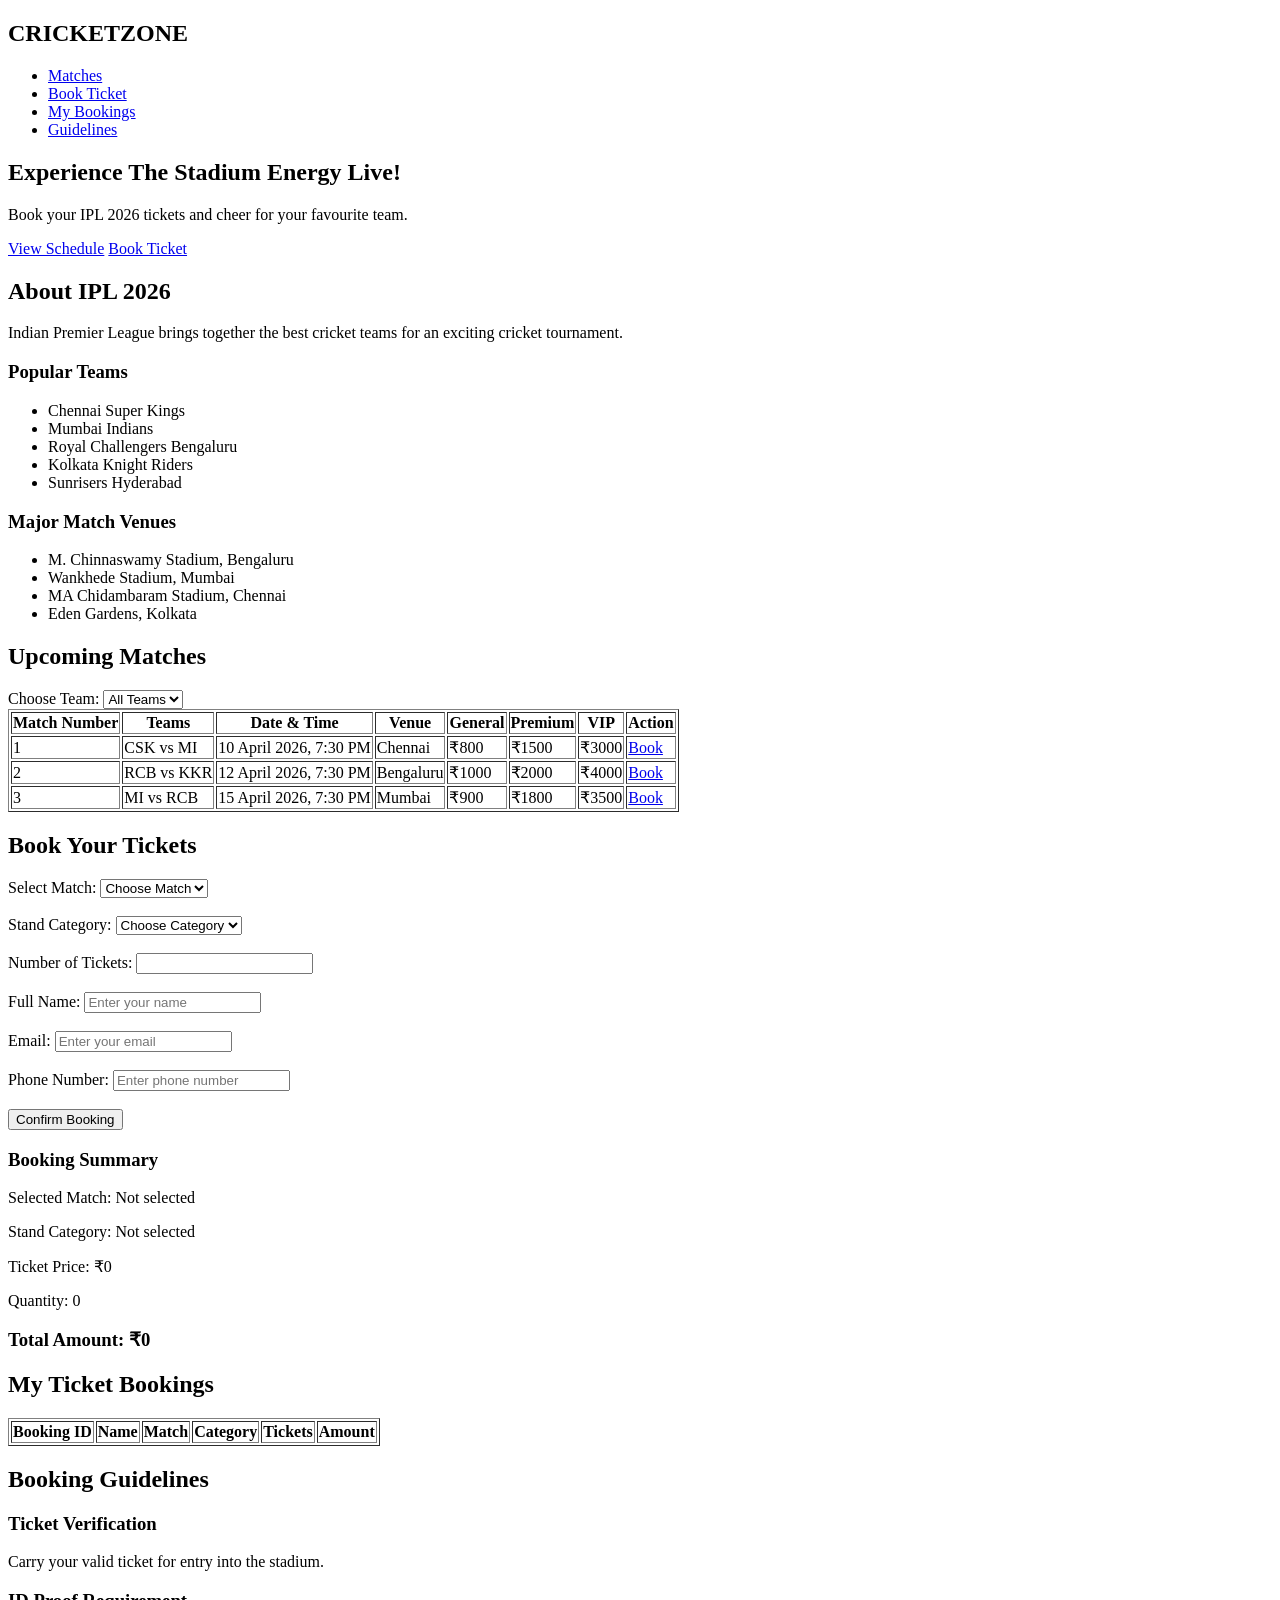
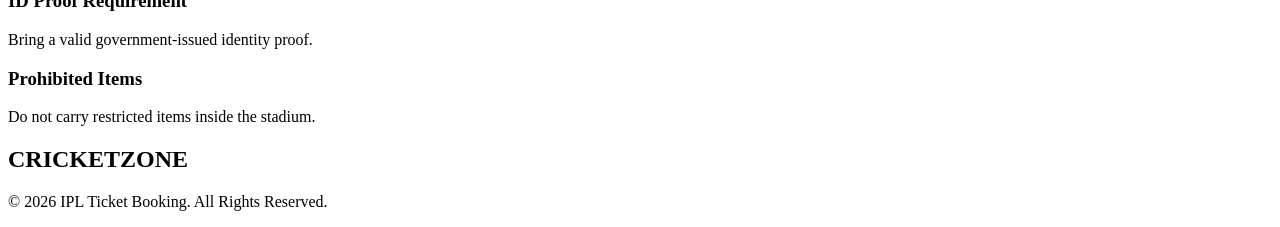
==== index.html @ 758038bf "Add IPL ticket booking HTML structure" ====
<!DOCTYPE html>
<html lang="en">
<head>
    <meta charset="UTF-8">
    <meta name="viewport" content="width=device-width, initial-scale=1.0">
    <title>IPL 2026 - CricketZone</title>
</head>

<body>

    <!-- Navigation Bar -->
    <header>
        <nav>
            <h2>CRICKETZONE</h2>

            <ul>
                <li><a href="#matches">Matches</a></li>
                <li><a href="#booking">Book Ticket</a></li>
                <li><a href="#mybookings">My Bookings</a></li>
                <li><a href="#guidelines">Guidelines</a></li>
            </ul>
        </nav>
    </header>

    <!-- Hero Section -->
    <section id="home">
        <h1>Experience The Stadium Energy Live!</h1>
        <p>Book your IPL 2026 tickets and cheer for your favourite team.</p>

        <a href="#matches">View Schedule</a>
        <a href="#booking">Book Ticket</a>
    </section>

    <!-- About IPL Section -->
    <section id="about">
        <h2>About IPL 2026</h2>

        <p>
            Indian Premier League brings together the best cricket teams
            for an exciting cricket tournament.
        </p>

        <h3>Popular Teams</h3>
        <ul>
            <li>Chennai Super Kings</li>
            <li>Mumbai Indians</li>
            <li>Royal Challengers Bengaluru</li>
            <li>Kolkata Knight Riders</li>
            <li>Sunrisers Hyderabad</li>
        </ul>

        <h3>Major Match Venues</h3>
        <ul>
            <li>M. Chinnaswamy Stadium, Bengaluru</li>
            <li>Wankhede Stadium, Mumbai</li>
            <li>MA Chidambaram Stadium, Chennai</li>
            <li>Eden Gardens, Kolkata</li>
        </ul>
    </section>

    <!-- Match Schedule -->
    <section id="matches">
        <h2>Upcoming Matches</h2>

        <label for="teamFilter">Choose Team:</label>
        <select id="teamFilter">
            <option>All Teams</option>
            <option>CSK</option>
            <option>MI</option>
            <option>RCB</option>
            <option>KKR</option>
            <option>SRH</option>
        </select>

        <table border="1">
            <tr>
                <th>Match Number</th>
                <th>Teams</th>
                <th>Date & Time</th>
                <th>Venue</th>
                <th>General</th>
                <th>Premium</th>
                <th>VIP</th>
                <th>Action</th>
            </tr>

            <tr>
                <td>1</td>
                <td>CSK vs MI</td>
                <td>10 April 2026, 7:30 PM</td>
                <td>Chennai</td>
                <td>₹800</td>
                <td>₹1500</td>
                <td>₹3000</td>
                <td><a href="#booking">Book</a></td>
            </tr>

            <tr>
                <td>2</td>
                <td>RCB vs KKR</td>
                <td>12 April 2026, 7:30 PM</td>
                <td>Bengaluru</td>
                <td>₹1000</td>
                <td>₹2000</td>
                <td>₹4000</td>
                <td><a href="#booking">Book</a></td>
            </tr>

            <tr>
                <td>3</td>
                <td>MI vs RCB</td>
                <td>15 April 2026, 7:30 PM</td>
                <td>Mumbai</td>
                <td>₹900</td>
                <td>₹1800</td>
                <td>₹3500</td>
                <td><a href="#booking">Book</a></td>
            </tr>
        </table>
    </section>

    <!-- Ticket Booking Form -->
    <section id="booking">
        <h2>Book Your Tickets</h2>

        <form>
            <label>Select Match:</label>
            <select required>
                <option>Choose Match</option>
                <option>CSK vs MI</option>
                <option>RCB vs KKR</option>
                <option>MI vs RCB</option>
            </select>

            <br><br>

            <label>Stand Category:</label>
            <select required>
                <option>Choose Category</option>
                <option>General</option>
                <option>Premium</option>
                <option>VIP</option>
            </select>

            <br><br>

            <label>Number of Tickets:</label>
            <input type="number" min="1" required>

            <br><br>

            <label>Full Name:</label>
            <input type="text" placeholder="Enter your name" required>

            <br><br>

            <label>Email:</label>
            <input type="email" placeholder="Enter your email" required>

            <br><br>

            <label>Phone Number:</label>
            <input type="tel" placeholder="Enter phone number" required>

            <br><br>

            <button type="submit">Confirm Booking</button>
        </form>

        <!-- Booking Summary -->
        <div>
            <h3>Booking Summary</h3>
            <p>Selected Match: Not selected</p>
            <p>Stand Category: Not selected</p>
            <p>Ticket Price: ₹0</p>
            <p>Quantity: 0</p>
            <h3>Total Amount: ₹0</h3>
        </div>
    </section>

    <!-- My Bookings -->
    <section id="mybookings">
        <h2>My Ticket Bookings</h2>

        <table border="1">
            <tr>
                <th>Booking ID</th>
                <th>Name</th>
                <th>Match</th>
                <th>Category</th>
                <th>Tickets</th>
                <th>Amount</th>
            </tr>
        </table>
    </section>

    <!-- Guidelines -->
    <section id="guidelines">
        <h2>Booking Guidelines</h2>

        <div>
            <h3>Ticket Verification</h3>
            <p>Carry your valid ticket for entry into the stadium.</p>
        </div>

        <div>
            <h3>ID Proof Requirement</h3>
            <p>Bring a valid government-issued identity proof.</p>
        </div>

        <div>
            <h3>Prohibited Items</h3>
            <p>Do not carry restricted items inside the stadium.</p>
        </div>
    </section>

    <!-- Footer -->
    <footer>
        <h2>CRICKETZONE</h2>
        <p>© 2026 IPL Ticket Booking. All Rights Reserved.</p>
    </footer>

</body>
</html>
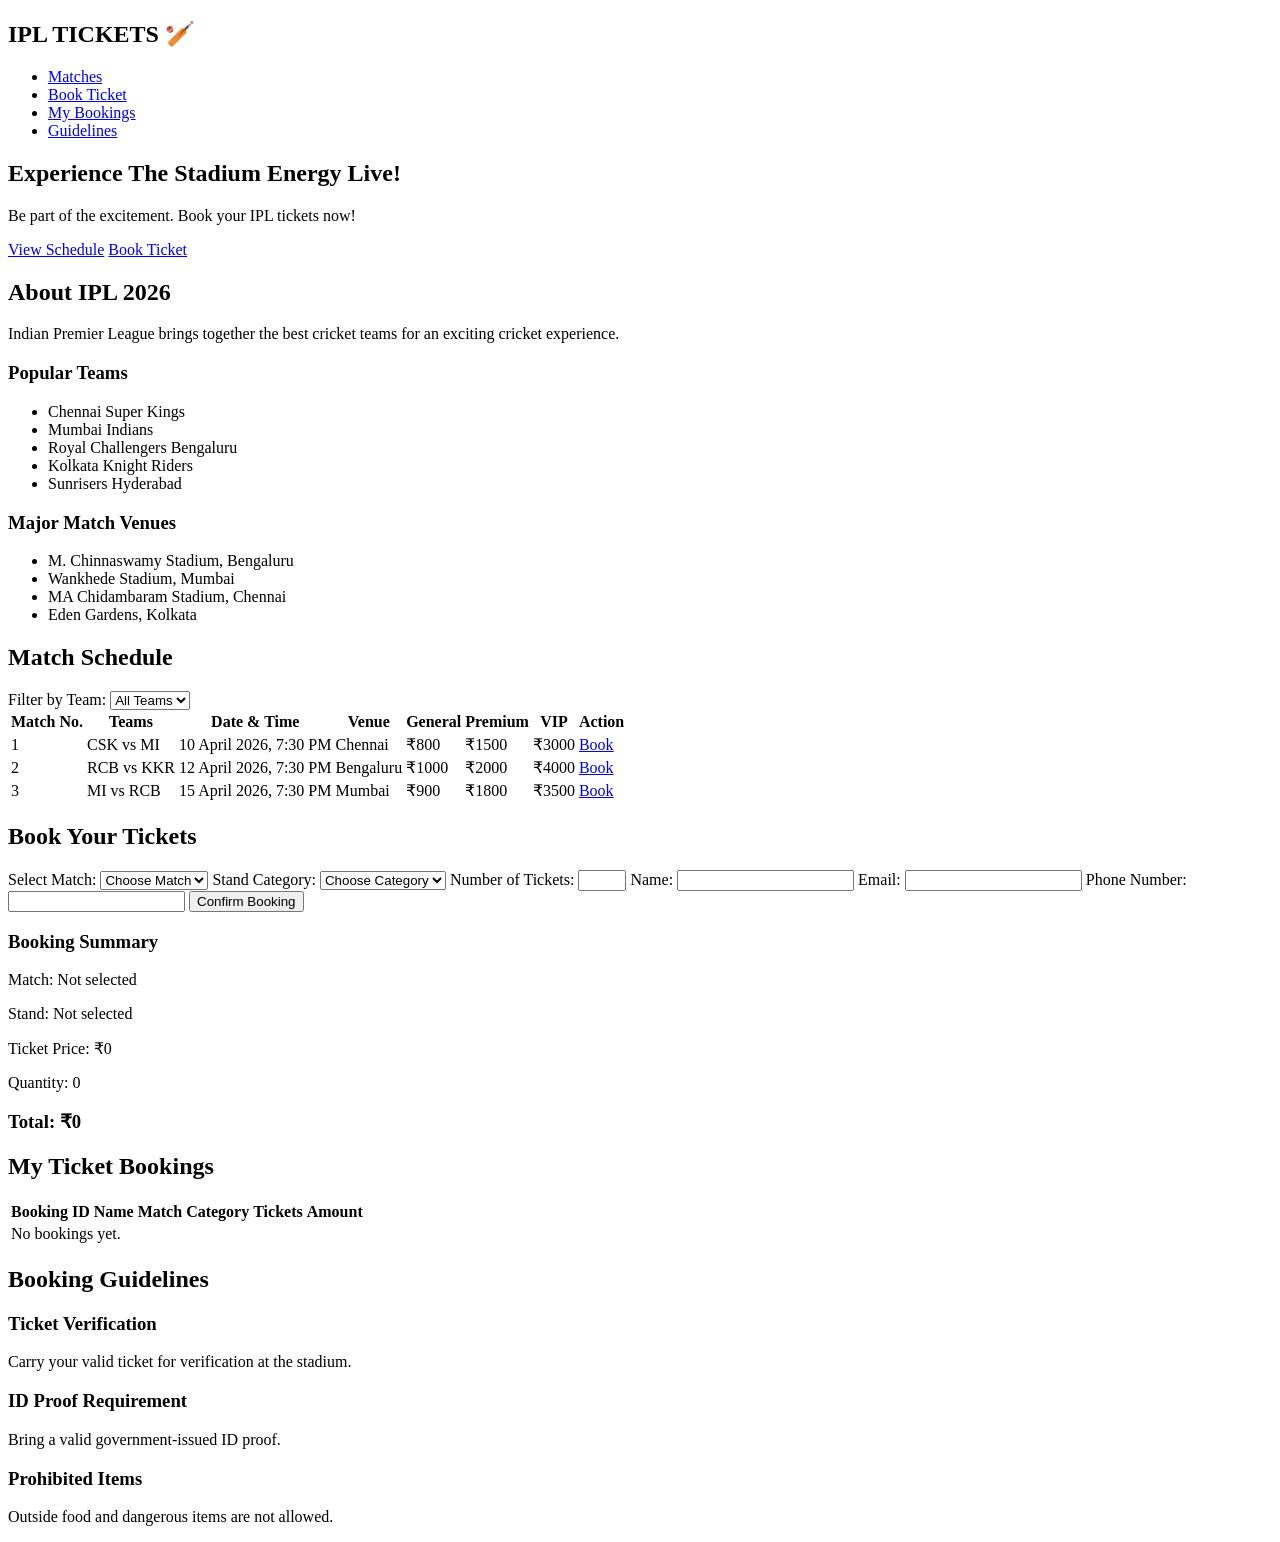
==== commit 9f87edcd: "Add IPL ticket booking HTML" ====
--- a/index.html
+++ b/index.html
@@ -4,186 +4,178 @@
 <head>
     <meta charset="UTF-8">
     <meta name="viewport" content="width=device-width, initial-scale=1.0">
-    <title>IPL 2026 - CricketZone</title>
+    <title>IPL 2026 Ticket Booking</title>
+    <link rel="stylesheet" href="style.css">
 </head>
-
 <body>
 
-    <!-- Navigation Bar -->
-    <header>
-        <nav>
-            <h2>CRICKETZONE</h2>
-
-            <ul>
-                <li><a href="#matches">Matches</a></li>
-                <li><a href="#booking">Book Ticket</a></li>
-                <li><a href="#mybookings">My Bookings</a></li>
-                <li><a href="#guidelines">Guidelines</a></li>
-            </ul>
-        </nav>
-    </header>
-
-    <!-- Hero Section -->
-    <section id="home">
-        <h1>Experience The Stadium Energy Live!</h1>
-        <p>Book your IPL 2026 tickets and cheer for your favourite team.</p>
-
-        <a href="#matches">View Schedule</a>
-        <a href="#booking">Book Ticket</a>
-    </section>
-
-    <!-- About IPL Section -->
-    <section id="about">
-        <h2>About IPL 2026</h2>
-
-        <p>
-            Indian Premier League brings together the best cricket teams
-            for an exciting cricket tournament.
-        </p>
-
-        <h3>Popular Teams</h3>
+<!-- Navigation Bar -->
+<header>
+    <nav>
+        <h2>IPL TICKETS 🏏</h2>
         <ul>
-            <li>Chennai Super Kings</li>
-            <li>Mumbai Indians</li>
-            <li>Royal Challengers Bengaluru</li>
-            <li>Kolkata Knight Riders</li>
-            <li>Sunrisers Hyderabad</li>
+            <li><a href="#matches">Matches</a></li>
+            <li><a href="#booking">Book Ticket</a></li>
+            <li><a href="#mybookings">My Bookings</a></li>
+            <li><a href="#guidelines">Guidelines</a></li>
         </ul>
-
-        <h3>Major Match Venues</h3>
-        <ul>
-            <li>M. Chinnaswamy Stadium, Bengaluru</li>
-            <li>Wankhede Stadium, Mumbai</li>
-            <li>MA Chidambaram Stadium, Chennai</li>
-            <li>Eden Gardens, Kolkata</li>
-        </ul>
-    </section>
-
-    <!-- Match Schedule -->
-    <section id="matches">
-        <h2>Upcoming Matches</h2>
-
-        <label for="teamFilter">Choose Team:</label>
-        <select id="teamFilter">
-            <option>All Teams</option>
-            <option>CSK</option>
-            <option>MI</option>
-            <option>RCB</option>
-            <option>KKR</option>
-            <option>SRH</option>
-        </select>
-
-        <table border="1">
-            <tr>
-                <th>Match Number</th>
-                <th>Teams</th>
-                <th>Date & Time</th>
-                <th>Venue</th>
-                <th>General</th>
-                <th>Premium</th>
-                <th>VIP</th>
-                <th>Action</th>
-            </tr>
-
-            <tr>
-                <td>1</td>
-                <td>CSK vs MI</td>
-                <td>10 April 2026, 7:30 PM</td>
-                <td>Chennai</td>
-                <td>₹800</td>
-                <td>₹1500</td>
-                <td>₹3000</td>
-                <td><a href="#booking">Book</a></td>
-            </tr>
-
-            <tr>
-                <td>2</td>
-                <td>RCB vs KKR</td>
-                <td>12 April 2026, 7:30 PM</td>
-                <td>Bengaluru</td>
-                <td>₹1000</td>
-                <td>₹2000</td>
-                <td>₹4000</td>
-                <td><a href="#booking">Book</a></td>
-            </tr>
-
-            <tr>
-                <td>3</td>
-                <td>MI vs RCB</td>
-                <td>15 April 2026, 7:30 PM</td>
-                <td>Mumbai</td>
-                <td>₹900</td>
-                <td>₹1800</td>
-                <td>₹3500</td>
-                <td><a href="#booking">Book</a></td>
-            </tr>
+    </nav>
+</header>
+
+<!-- Hero Section -->
+<section class="hero">
+    <h1>Experience The Stadium Energy Live!</h1>
+    <p>Be part of the excitement. Book your IPL tickets now!</p>
+    <a href="#matches" class="btn">View Schedule</a>
+    <a href="#booking" class="btn">Book Ticket</a>
+</section>
+
+<!-- About IPL -->
+<section class="section" id="about">
+    <h2>About IPL 2026</h2>
+    <p>Indian Premier League brings together the best cricket teams for an exciting cricket experience.</p>
+
+    <h3>Popular Teams</h3>
+    <ul>
+        <li>Chennai Super Kings</li>
+        <li>Mumbai Indians</li>
+        <li>Royal Challengers Bengaluru</li>
+        <li>Kolkata Knight Riders</li>
+        <li>Sunrisers Hyderabad</li>
+    </ul>
+
+    <h3>Major Match Venues</h3>
+    <ul>
+        <li>M. Chinnaswamy Stadium, Bengaluru</li>
+        <li>Wankhede Stadium, Mumbai</li>
+        <li>MA Chidambaram Stadium, Chennai</li>
+        <li>Eden Gardens, Kolkata</li>
+    </ul>
+</section>
+
+<!-- Match Schedule -->
+<section class="section" id="matches">
+    <h2>Match Schedule</h2>
+
+    <label>Filter by Team:</label>
+    <select id="teamFilter">
+        <option>All Teams</option>
+        <option>CSK</option>
+        <option>MI</option>
+        <option>RCB</option>
+        <option>KKR</option>
+    </select>
+
+    <div class="table-container">
+        <table>
+            <thead>
+                <tr>
+                    <th>Match No.</th>
+                    <th>Teams</th>
+                    <th>Date & Time</th>
+                    <th>Venue</th>
+                    <th>General</th>
+                    <th>Premium</th>
+                    <th>VIP</th>
+                    <th>Action</th>
+                </tr>
+            </thead>
+
+            <tbody>
+                <tr>
+                    <td>1</td>
+                    <td>CSK vs MI</td>
+                    <td>10 April 2026, 7:30 PM</td>
+                    <td>Chennai</td>
+                    <td>₹800</td>
+                    <td>₹1500</td>
+                    <td>₹3000</td>
+                    <td><a href="#booking" class="book-btn">Book</a></td>
+                </tr>
+
+                <tr>
+                    <td>2</td>
+                    <td>RCB vs KKR</td>
+                    <td>12 April 2026, 7:30 PM</td>
+                    <td>Bengaluru</td>
+                    <td>₹1000</td>
+                    <td>₹2000</td>
+                    <td>₹4000</td>
+                    <td><a href="#booking" class="book-btn">Book</a></td>
+                </tr>
+
+                <tr>
+                    <td>3</td>
+                    <td>MI vs RCB</td>
+                    <td>15 April 2026, 7:30 PM</td>
+                    <td>Mumbai</td>
+                    <td>₹900</td>
+                    <td>₹1800</td>
+                    <td>₹3500</td>
+                    <td><a href="#booking" class="book-btn">Book</a></td>
+                </tr>
+            </tbody>
         </table>
-    </section>
-
-    <!-- Ticket Booking Form -->
-    <section id="booking">
-        <h2>Book Your Tickets</h2>
+    </div>
+</section>
+
+<!-- Booking Form -->
+<section class="section" id="booking">
+    <h2>Book Your Tickets</h2>
+
+    <div class="booking-container">
 
         <form>
             <label>Select Match:</label>
             <select required>
-                <option>Choose Match</option>
+                <option value="">Choose Match</option>
                 <option>CSK vs MI</option>
                 <option>RCB vs KKR</option>
                 <option>MI vs RCB</option>
             </select>
 
-            <br><br>
-
             <label>Stand Category:</label>
             <select required>
-                <option>Choose Category</option>
-                <option>General</option>
-                <option>Premium</option>
-                <option>VIP</option>
+                <option value="">Choose Category</option>
+                <option>General - ₹800</option>
+                <option>Premium - ₹1500</option>
+                <option>VIP - ₹3000</option>
             </select>
 
-            <br><br>
-
             <label>Number of Tickets:</label>
-            <input type="number" min="1" required>
-
-            <br><br>
-
-            <label>Full Name:</label>
-            <input type="text" placeholder="Enter your name" required>
-
-            <br><br>
+            <input type="number" min="1" max="10" required>
+
+            <label>Name:</label>
+            <input type="text" required>
 
             <label>Email:</label>
-            <input type="email" placeholder="Enter your email" required>
-
-            <br><br>
+            <input type="email" required>
 
             <label>Phone Number:</label>
-            <input type="tel" placeholder="Enter phone number" required>
-
-            <br><br>
+            <input type="tel" required>
 
             <button type="submit">Confirm Booking</button>
         </form>
 
         <!-- Booking Summary -->
-        <div>
+        <div class="summary">
             <h3>Booking Summary</h3>
-            <p>Selected Match: Not selected</p>
-            <p>Stand Category: Not selected</p>
+            <p>Match: Not selected</p>
+            <p>Stand: Not selected</p>
             <p>Ticket Price: ₹0</p>
             <p>Quantity: 0</p>
-            <h3>Total Amount: ₹0</h3>
-        </div>
-    </section>
-
-    <!-- My Bookings -->
-    <section id="mybookings">
-        <h2>My Ticket Bookings</h2>
-
-        <table border="1">
+            <h3>Total: ₹0</h3>
+        </div>
+
+    </div>
+</section>
+
+<!-- My Bookings -->
+<section class="section" id="mybookings">
+    <h2>My Ticket Bookings</h2>
+
+    <table>
+        <thead>
             <tr>
                 <th>Booking ID</th>
                 <th>Name</th>
@@ -192,34 +184,38 @@
                 <th>Tickets</th>
                 <th>Amount</th>
             </tr>
-        </table>
-    </section>
-
-    <!-- Guidelines -->
-    <section id="guidelines">
-        <h2>Booking Guidelines</h2>
-
-        <div>
+        </thead>
+
+        <tbody>
+            <tr>
+                <td colspan="6">No bookings yet.</td>
+            </tr>
+        </tbody>
+    </table>
+</section>
+
+<!-- Guidelines -->
+<section class="section" id="guidelines">
+    <h2>Booking Guidelines</h2>
+
+    <div class="guideline-container">
+
+        <div class="card">
             <h3>Ticket Verification</h3>
-            <p>Carry your valid ticket for entry into the stadium.</p>
-        </div>
-
-        <div>
+            <p>Carry your valid ticket for verification at the stadium.</p>
+        </div>
+
+        <div class="card">
             <h3>ID Proof Requirement</h3>
-            <p>Bring a valid government-issued identity proof.</p>
-        </div>
-
-        <div>
+            <p>Bring a valid government-issued ID proof.</p>
+        </div>
+
+        <div class="card">
             <h3>Prohibited Items</h3>
-            <p>Do not carry restricted items inside the stadium.</p>
-        </div>
-    </section>
-
-    <!-- Footer -->
-    <footer>
-        <h2>CRICKETZONE</h2>
-        <p>© 2026 IPL Ticket Booking. All Rights Reserved.</p>
-    </footer>
-
-</body>
-</html>
+            <p>Outside food and dangerous items are not allowed.</p>
+        </div>
+
+    </div>
+</section>
+
+<!-- Footer
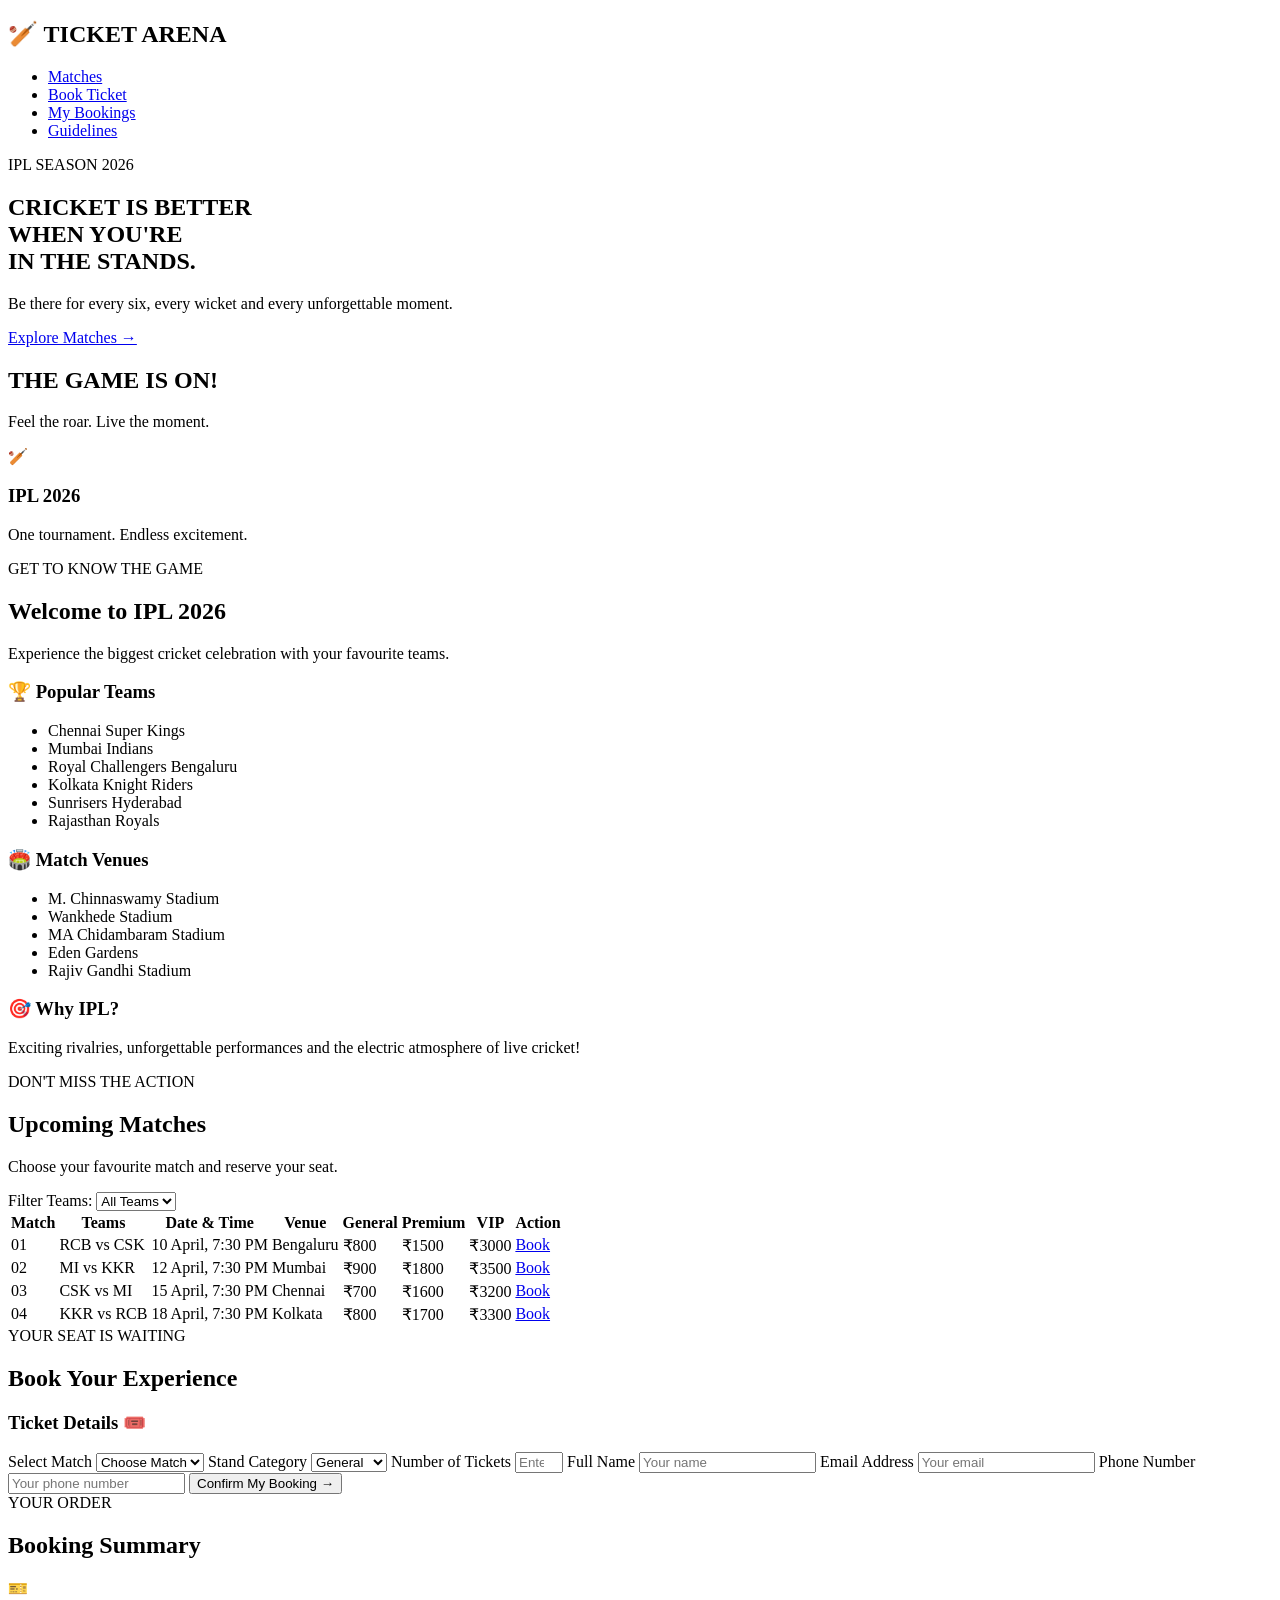
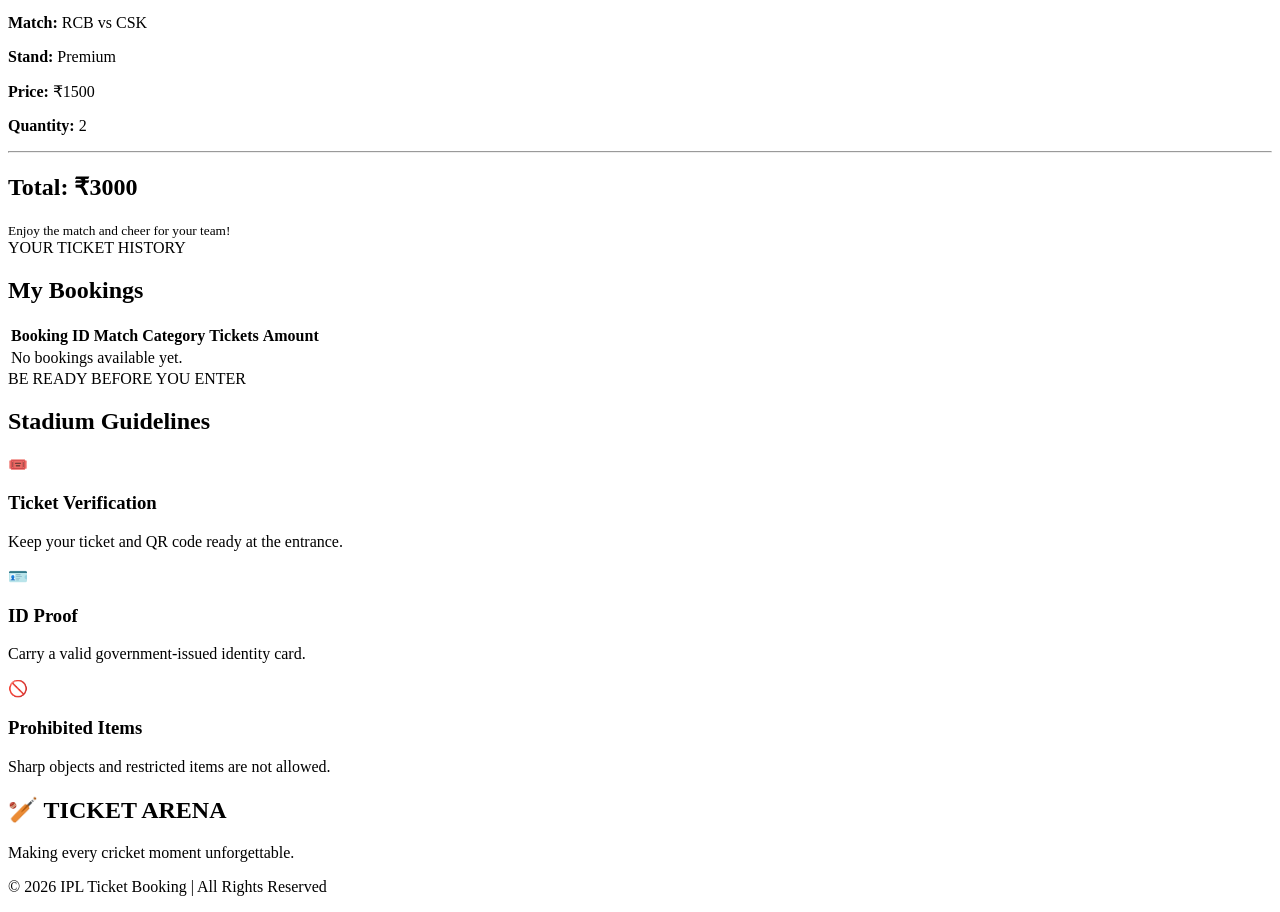
==== commit 83b13277: "Add IPL ticket booking index.html" ====
--- a/index.html
+++ b/index.html
@@ -4,15 +4,15 @@
 <head>
     <meta charset="UTF-8">
     <meta name="viewport" content="width=device-width, initial-scale=1.0">
-    <title>IPL 2026 Ticket Booking</title>
+    <title>IPL 2026 | Ticket Arena</title>
     <link rel="stylesheet" href="style.css">
 </head>
 <body>
 
-<!-- Navigation Bar -->
+<!-- Navigation -->
 <header>
     <nav>
-        <h2>IPL TICKETS 🏏</h2>
+        <h2>🏏 TICKET ARENA</h2>
         <ul>
             <li><a href="#matches">Matches</a></li>
             <li><a href="#booking">Book Ticket</a></li>
@@ -24,198 +24,258 @@
 
 <!-- Hero Section -->
 <section class="hero">
-    <h1>Experience The Stadium Energy Live!</h1>
-    <p>Be part of the excitement. Book your IPL tickets now!</p>
-    <a href="#matches" class="btn">View Schedule</a>
-    <a href="#booking" class="btn">Book Ticket</a>
-</section>
-
-<!-- About IPL -->
-<section class="section" id="about">
-    <h2>About IPL 2026</h2>
-    <p>Indian Premier League brings together the best cricket teams for an exciting cricket experience.</p>
-
-    <h3>Popular Teams</h3>
-    <ul>
-        <li>Chennai Super Kings</li>
-        <li>Mumbai Indians</li>
-        <li>Royal Challengers Bengaluru</li>
-        <li>Kolkata Knight Riders</li>
-        <li>Sunrisers Hyderabad</li>
-    </ul>
-
-    <h3>Major Match Venues</h3>
-    <ul>
-        <li>M. Chinnaswamy Stadium, Bengaluru</li>
-        <li>Wankhede Stadium, Mumbai</li>
-        <li>MA Chidambaram Stadium, Chennai</li>
-        <li>Eden Gardens, Kolkata</li>
-    </ul>
+    <div class="hero-text">
+        <span class="tag">IPL SEASON 2026</span>
+        <h1>CRICKET IS BETTER <br> WHEN YOU'RE <br> IN THE STANDS.</h1>
+        <p>Be there for every six, every wicket and every unforgettable moment.</p>
+        <a href="#matches" class="main-btn">Explore Matches →</a>
+    </div>
+
+    <div class="hero-card">
+        <h2>THE GAME IS ON!</h2>
+        <p>Feel the roar. Live the moment.</p>
+        <div class="cricket-icon">🏏</div>
+        <h3>IPL 2026</h3>
+        <p>One tournament. Endless excitement.</p>
+    </div>
+</section>
+
+<!-- About Section -->
+<section class="about">
+    <div class="section-heading">
+        <span>GET TO KNOW THE GAME</span>
+        <h2>Welcome to IPL 2026</h2>
+        <p>Experience the biggest cricket celebration with your favourite teams.</p>
+    </div>
+
+    <div class="info-grid">
+        <div class="info-card">
+            <h3>🏆 Popular Teams</h3>
+            <ul>
+                <li>Chennai Super Kings</li>
+                <li>Mumbai Indians</li>
+                <li>Royal Challengers Bengaluru</li>
+                <li>Kolkata Knight Riders</li>
+                <li>Sunrisers Hyderabad</li>
+                <li>Rajasthan Royals</li>
+            </ul>
+        </div>
+
+        <div class="info-card">
+            <h3>🏟️ Match Venues</h3>
+            <ul>
+                <li>M. Chinnaswamy Stadium</li>
+                <li>Wankhede Stadium</li>
+                <li>MA Chidambaram Stadium</li>
+                <li>Eden Gardens</li>
+                <li>Rajiv Gandhi Stadium</li>
+            </ul>
+        </div>
+
+        <div class="info-card highlight">
+            <h3>🎯 Why IPL?</h3>
+            <p>Exciting rivalries, unforgettable performances and the electric atmosphere of live cricket!</p>
+        </div>
+    </div>
 </section>
 
 <!-- Match Schedule -->
-<section class="section" id="matches">
-    <h2>Match Schedule</h2>
-
-    <label>Filter by Team:</label>
-    <select id="teamFilter">
-        <option>All Teams</option>
-        <option>CSK</option>
-        <option>MI</option>
-        <option>RCB</option>
-        <option>KKR</option>
-    </select>
-
-    <div class="table-container">
+<section id="matches" class="matches">
+    <div class="section-heading">
+        <span>DON'T MISS THE ACTION</span>
+        <h2>Upcoming Matches</h2>
+        <p>Choose your favourite match and reserve your seat.</p>
+    </div>
+
+    <div class="filter">
+        <label>Filter Teams:</label>
+        <select id="teamFilter">
+            <option>All Teams</option>
+            <option>CSK</option>
+            <option>MI</option>
+            <option>RCB</option>
+            <option>KKR</option>
+        </select>
+    </div>
+
+    <div class="table-box">
         <table>
-            <thead>
-                <tr>
-                    <th>Match No.</th>
-                    <th>Teams</th>
-                    <th>Date & Time</th>
-                    <th>Venue</th>
-                    <th>General</th>
-                    <th>Premium</th>
-                    <th>VIP</th>
-                    <th>Action</th>
-                </tr>
-            </thead>
-
-            <tbody>
-                <tr>
-                    <td>1</td>
-                    <td>CSK vs MI</td>
-                    <td>10 April 2026, 7:30 PM</td>
-                    <td>Chennai</td>
-                    <td>₹800</td>
-                    <td>₹1500</td>
-                    <td>₹3000</td>
-                    <td><a href="#booking" class="book-btn">Book</a></td>
-                </tr>
-
-                <tr>
-                    <td>2</td>
-                    <td>RCB vs KKR</td>
-                    <td>12 April 2026, 7:30 PM</td>
-                    <td>Bengaluru</td>
-                    <td>₹1000</td>
-                    <td>₹2000</td>
-                    <td>₹4000</td>
-                    <td><a href="#booking" class="book-btn">Book</a></td>
-                </tr>
-
-                <tr>
-                    <td>3</td>
-                    <td>MI vs RCB</td>
-                    <td>15 April 2026, 7:30 PM</td>
-                    <td>Mumbai</td>
-                    <td>₹900</td>
-                    <td>₹1800</td>
-                    <td>₹3500</td>
-                    <td><a href="#booking" class="book-btn">Book</a></td>
-                </tr>
-            </tbody>
+            <tr>
+                <th>Match</th>
+                <th>Teams</th>
+                <th>Date & Time</th>
+                <th>Venue</th>
+                <th>General</th>
+                <th>Premium</th>
+                <th>VIP</th>
+                <th>Action</th>
+            </tr>
+
+            <tr>
+                <td>01</td>
+                <td>RCB vs CSK</td>
+                <td>10 April, 7:30 PM</td>
+                <td>Bengaluru</td>
+                <td>₹800</td>
+                <td>₹1500</td>
+                <td>₹3000</td>
+                <td><a href="#booking" class="book-btn">Book</a></td>
+            </tr>
+
+            <tr>
+                <td>02</td>
+                <td>MI vs KKR</td>
+                <td>12 April, 7:30 PM</td>
+                <td>Mumbai</td>
+                <td>₹900</td>
+                <td>₹1800</td>
+                <td>₹3500</td>
+                <td><a href="#booking" class="book-btn">Book</a></td>
+            </tr>
+
+            <tr>
+                <td>03</td>
+                <td>CSK vs MI</td>
+                <td>15 April, 7:30 PM</td>
+                <td>Chennai</td>
+                <td>₹700</td>
+                <td>₹1600</td>
+                <td>₹3200</td>
+                <td><a href="#booking" class="book-btn">Book</a></td>
+            </tr>
+
+            <tr>
+                <td>04</td>
+                <td>KKR vs RCB</td>
+                <td>18 April, 7:30 PM</td>
+                <td>Kolkata</td>
+                <td>₹800</td>
+                <td>₹1700</td>
+                <td>₹3300</td>
+                <td><a href="#booking" class="book-btn">Book</a></td>
+            </tr>
         </table>
     </div>
 </section>
 
-<!-- Booking Form -->
-<section class="section" id="booking">
-    <h2>Book Your Tickets</h2>
-
-    <div class="booking-container">
-
-        <form>
-            <label>Select Match:</label>
-            <select required>
-                <option value="">Choose Match</option>
-                <option>CSK vs MI</option>
-                <option>RCB vs KKR</option>
-                <option>MI vs RCB</option>
-            </select>
-
-            <label>Stand Category:</label>
-            <select required>
-                <option value="">Choose Category</option>
-                <option>General - ₹800</option>
-                <option>Premium - ₹1500</option>
-                <option>VIP - ₹3000</option>
-            </select>
-
-            <label>Number of Tickets:</label>
-            <input type="number" min="1" max="10" required>
-
-            <label>Name:</label>
-            <input type="text" required>
-
-            <label>Email:</label>
-            <input type="email" required>
-
-            <label>Phone Number:</label>
-            <input type="tel" required>
-
-            <button type="submit">Confirm Booking</button>
-        </form>
-
-        <!-- Booking Summary -->
-        <div class="summary">
-            <h3>Booking Summary</h3>
-            <p>Match: Not selected</p>
-            <p>Stand: Not selected</p>
-            <p>Ticket Price: ₹0</p>
-            <p>Quantity: 0</p>
-            <h3>Total: ₹0</h3>
+<!-- Booking Section -->
+<section id="booking" class="booking">
+    <div class="section-heading">
+        <span>YOUR SEAT IS WAITING</span>
+        <h2>Book Your Experience</h2>
+    </div>
+
+    <div class="booking-layout">
+
+        <div class="form-box">
+            <h3>Ticket Details 🎟️</h3>
+
+            <form>
+                <label>Select Match</label>
+                <select required>
+                    <option value="">Choose Match</option>
+                    <option>RCB vs CSK</option>
+                    <option>MI vs KKR</option>
+                    <option>CSK vs MI</option>
+                    <option>KKR vs RCB</option>
+                </select>
+
+                <label>Stand Category</label>
+                <select required>
+                    <option>General</option>
+                    <option>Premium</option>
+                    <option>VIP</option>
+                </select>
+
+                <label>Number of Tickets</label>
+                <input type="number" min="1" max="10" placeholder="Enter quantity" required>
+
+                <label>Full Name</label>
+                <input type="text" placeholder="Your name" required>
+
+                <label>Email Address</label>
+                <input type="email" placeholder="Your email" required>
+
+                <label>Phone Number</label>
+                <input type="tel" placeholder="Your phone number" required>
+
+                <button type="submit">Confirm My Booking →</button>
+            </form>
+        </div>
+
+        <div class="summary-box">
+            <span>YOUR ORDER</span>
+            <h2>Booking Summary</h2>
+            <div class="summary-icon">🎫</div>
+            <p><b>Match:</b> RCB vs CSK</p>
+            <p><b>Stand:</b> Premium</p>
+            <p><b>Price:</b> ₹1500</p>
+            <p><b>Quantity:</b> 2</p>
+            <hr>
+            <h2>Total: ₹3000</h2>
+            <small>Enjoy the match and cheer for your team!</small>
         </div>
 
     </div>
 </section>
 
 <!-- My Bookings -->
-<section class="section" id="mybookings">
-    <h2>My Ticket Bookings</h2>
-
-    <table>
-        <thead>
+<section id="mybookings" class="mybookings">
+    <div class="section-heading">
+        <span>YOUR TICKET HISTORY</span>
+        <h2>My Bookings</h2>
+    </div>
+
+    <div class="table-box">
+        <table>
             <tr>
                 <th>Booking ID</th>
-                <th>Name</th>
                 <th>Match</th>
                 <th>Category</th>
                 <th>Tickets</th>
                 <th>Amount</th>
             </tr>
-        </thead>
-
-        <tbody>
-            <tr>
-                <td colspan="6">No bookings yet.</td>
-            </tr>
-        </tbody>
-    </table>
+            <tr>
+                <td colspan="5">No bookings available yet.</td>
+            </tr>
+        </table>
+    </div>
 </section>
 
 <!-- Guidelines -->
-<section class="section" id="guidelines">
-    <h2>Booking Guidelines</h2>
-
-    <div class="guideline-container">
-
-        <div class="card">
+<section id="guidelines" class="guidelines">
+    <div class="section-heading">
+        <span>BE READY BEFORE YOU ENTER</span>
+        <h2>Stadium Guidelines</h2>
+    </div>
+
+    <div class="guideline-grid">
+        <div class="guide-card">
+            <div class="guide-icon">🎟️</div>
             <h3>Ticket Verification</h3>
-            <p>Carry your valid ticket for verification at the stadium.</p>
-        </div>
-
-        <div class="card">
-            <h3>ID Proof Requirement</h3>
-            <p>Bring a valid government-issued ID proof.</p>
-        </div>
-
-        <div class="card">
+            <p>Keep your ticket and QR code ready at the entrance.</p>
+        </div>
+
+        <div class="guide-card">
+            <div class="guide-icon">🪪</div>
+            <h3>ID Proof</h3>
+            <p>Carry a valid government-issued identity card.</p>
+        </div>
+
+        <div class="guide-card">
+            <div class="guide-icon">🚫</div>
             <h3>Prohibited Items</h3>
-            <p>Outside food and dangerous items are not allowed.</p>
-        </div>
-
-    </div>
-</section>
-
-<!-- Footer+            <p>Sharp objects and restricted items are not allowed.</p>
+        </div>
+    </div>
+</section>
+
+<!-- Footer -->
+<footer>
+    <h2>🏏 TICKET ARENA</h2>
+    <p>Making every cricket moment unforgettable.</p>
+    <p>© 2026 IPL Ticket Booking | All Rights Reserved</p>
+</footer>
+
+</body>
+</html>
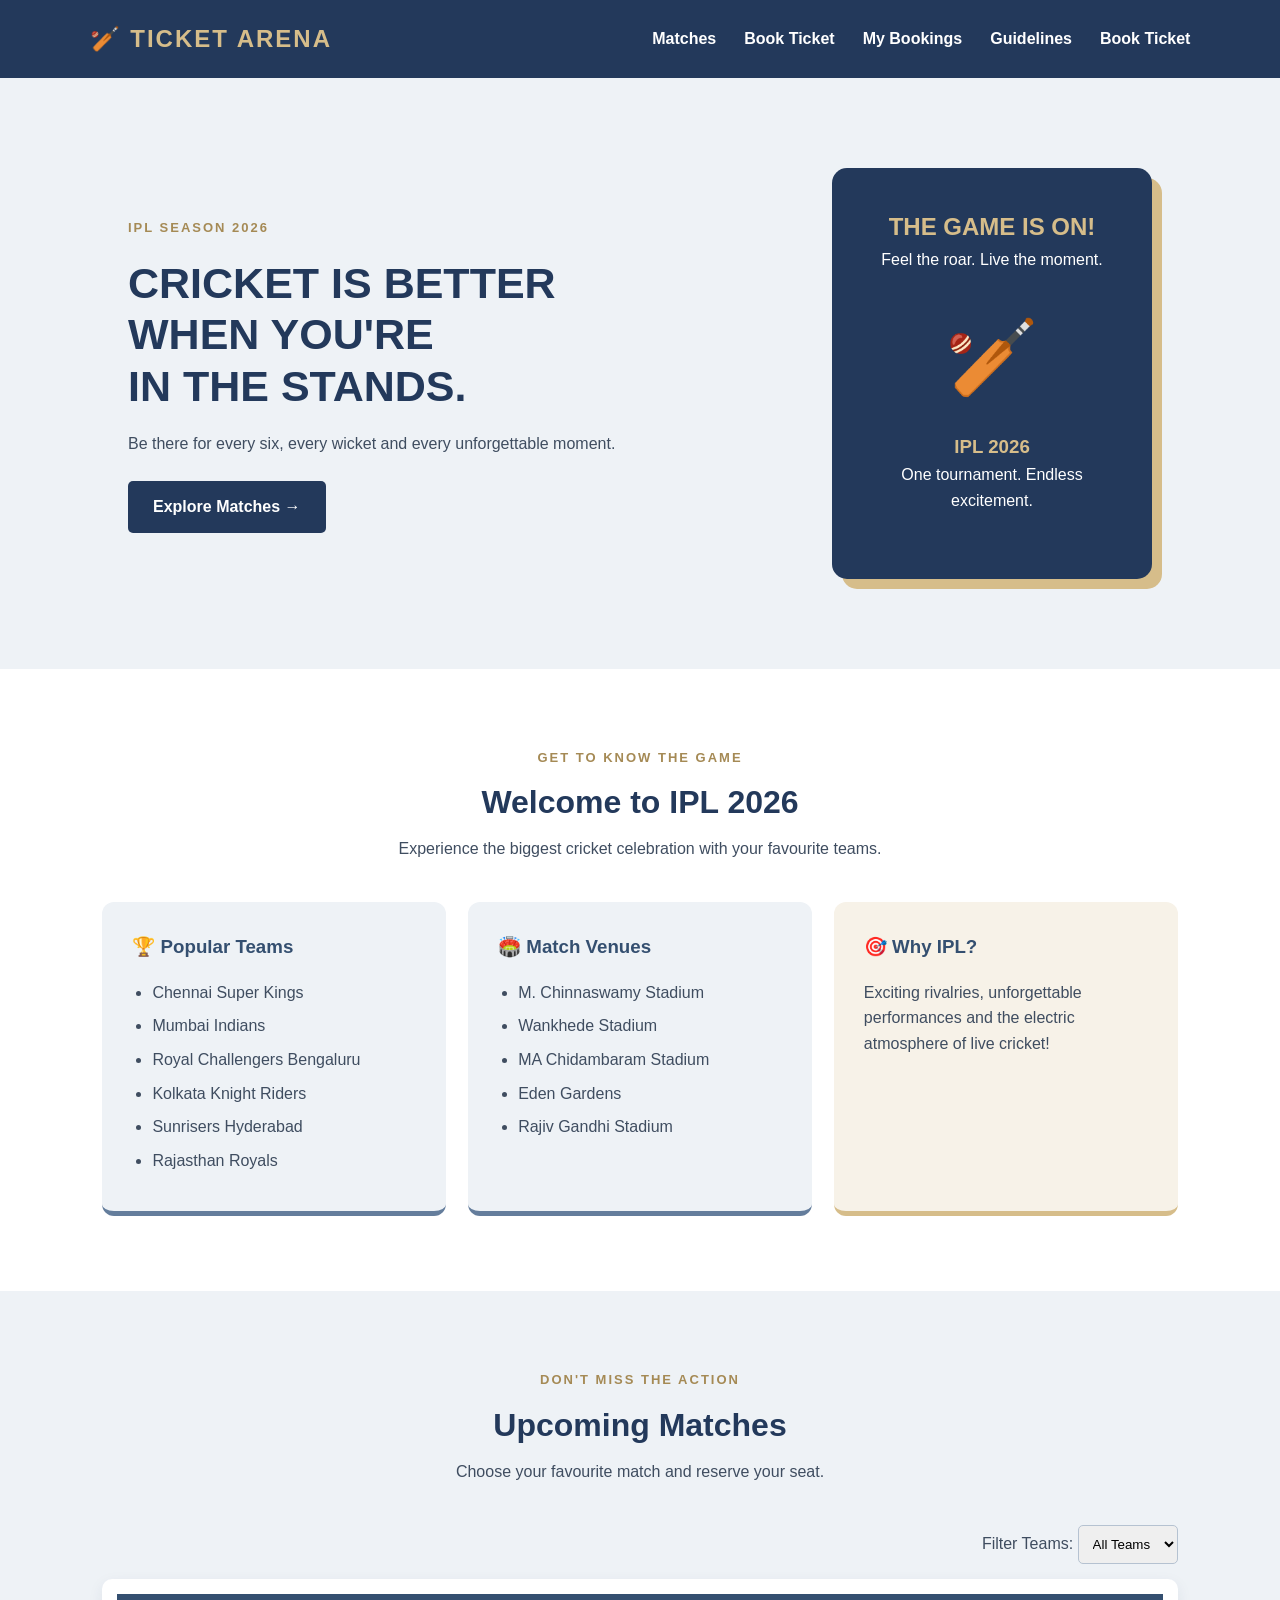
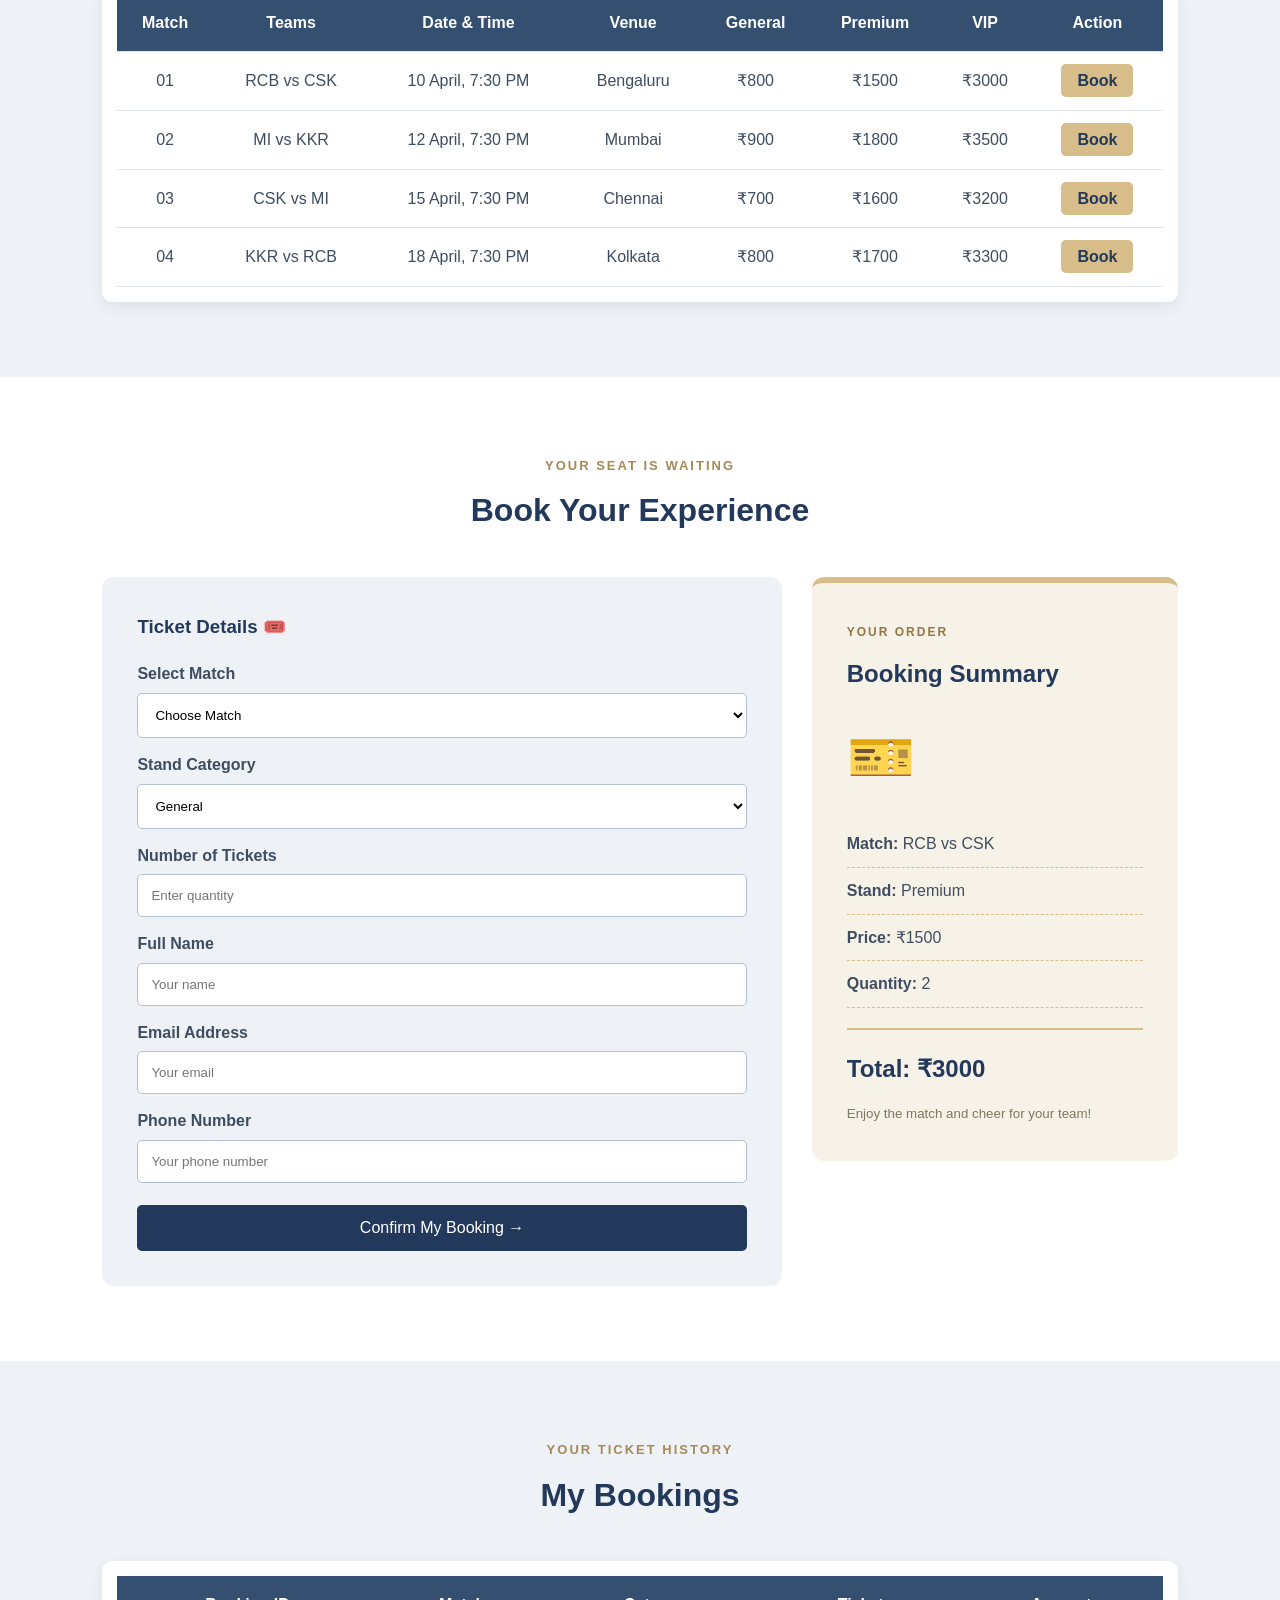
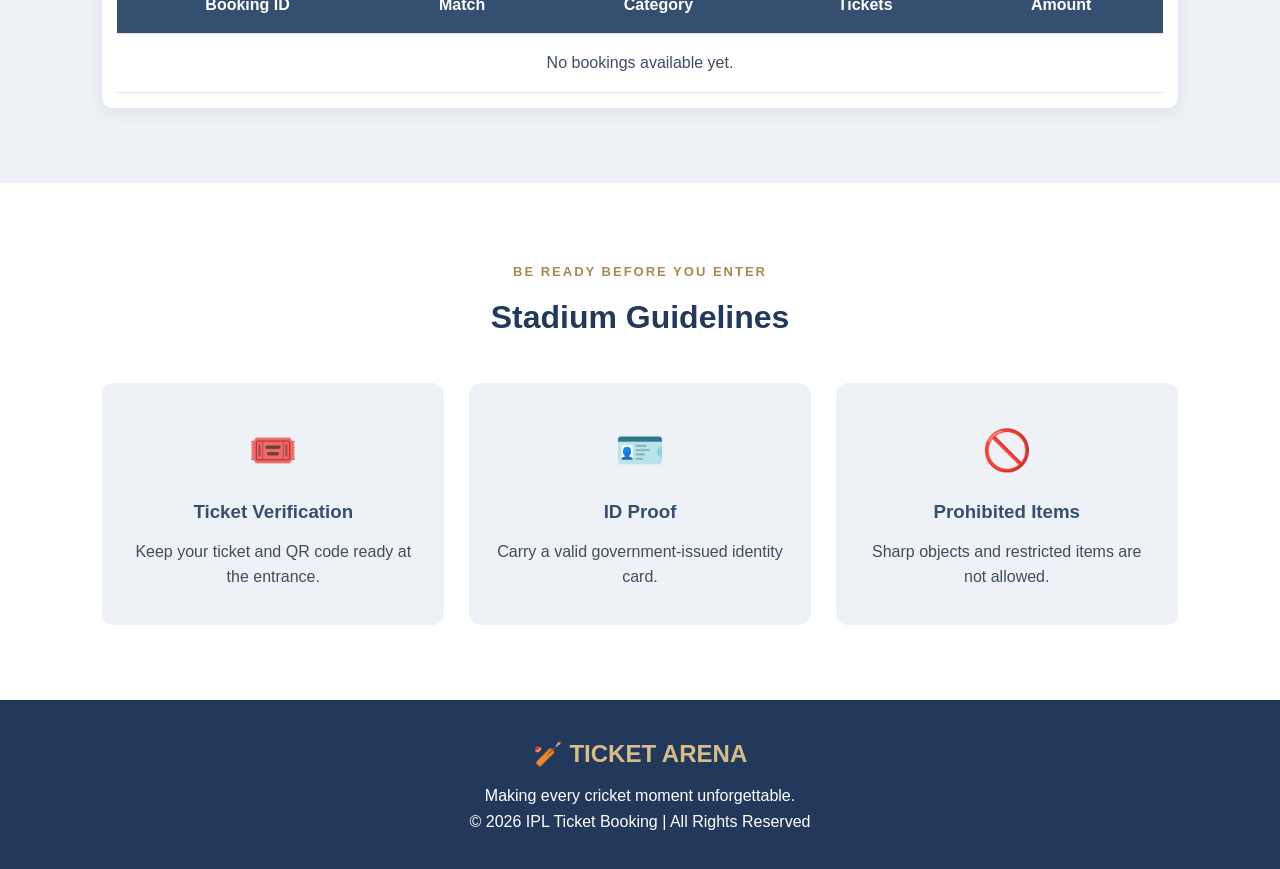
==== commit fd043bd0: "Add Activity 3 booking form with HTML5 validation" ====
--- a/index.html
+++ b/index.html
@@ -18,6 +18,7 @@
             <li><a href="#booking">Book Ticket</a></li>
             <li><a href="#mybookings">My Bookings</a></li>
             <li><a href="#guidelines">Guidelines</a></li>
+            <li><a href="booking.html">Book Ticket</a></li>
         </ul>
     </nav>
 </header>
--- a/style.css
+++ b/style.css
@@ -0,0 +1,416 @@
+/* RESET */
+* {
+    margin: 0;
+    padding: 0;
+    box-sizing: border-box;
+}
+
+html {
+    scroll-behavior: smooth;
+}
+
+body {
+    font-family: Arial, sans-serif;
+    background: #ffffff;
+    color: #3f4d60;
+    line-height: 1.6;
+}
+
+/* NAVIGATION */
+header {
+    background: #23395b;
+    padding: 20px 7%;
+}
+
+nav {
+    display: flex;
+    justify-content: space-between;
+    align-items: center;
+}
+
+nav h2 {
+    color: #d6bd8a;
+    letter-spacing: 2px;
+}
+
+nav ul {
+    display: flex;
+    gap: 28px;
+    list-style: none;
+}
+
+nav a {
+    color: white;
+    text-decoration: none;
+    font-weight: bold;
+}
+
+nav a:hover {
+    color: #d6bd8a;
+}
+
+/* HERO */
+.hero {
+    display: flex;
+    align-items: center;
+    justify-content: space-between;
+    padding: 90px 10%;
+    gap: 40px;
+    background: #eef2f6;
+}
+
+.hero-text {
+    max-width: 550px;
+}
+
+.tag, .section-heading span {
+    color: #a58a55;
+    font-size: 13px;
+    font-weight: bold;
+    letter-spacing: 2px;
+}
+
+.hero h1 {
+    font-size: 43px;
+    line-height: 1.2;
+    margin: 18px 0;
+    color: #23395b;
+}
+
+.hero p {
+    margin-bottom: 25px;
+}
+
+.main-btn {
+    display: inline-block;
+    background: #23395b;
+    color: white;
+    text-decoration: none;
+    padding: 13px 25px;
+    border-radius: 5px;
+    font-weight: bold;
+}
+
+.hero-card {
+    background: #23395b;
+    color: white;
+    padding: 40px;
+    width: 320px;
+    min-height: 300px;
+    text-align: center;
+    border-radius: 15px;
+    box-shadow: 10px 10px 0 #d6bd8a;
+}
+
+.hero-card h2 {
+    color: #d6bd8a;
+}
+
+.cricket-icon {
+    font-size: 75px;
+    margin: 15px;
+}
+
+.hero-card h3 {
+    color: #d6bd8a;
+}
+
+/* COMMON HEADINGS */
+section {
+    padding: 75px 8%;
+}
+
+.section-heading {
+    text-align: center;
+    margin-bottom: 40px;
+}
+
+.section-heading h2 {
+    font-size: 32px;
+    color: #23395b;
+    margin: 8px 0;
+}
+
+/* ABOUT */
+.about {
+    background: #ffffff;
+}
+
+.info-grid {
+    display: grid;
+    grid-template-columns: repeat(3, 1fr);
+    gap: 22px;
+}
+
+.info-card {
+    background: #eef2f6;
+    padding: 30px;
+    border-radius: 12px;
+    border-bottom: 5px solid #647d9c;
+}
+
+.info-card h3 {
+    color: #344f70;
+    margin-bottom: 18px;
+}
+
+.info-card ul {
+    padding-left: 20px;
+}
+
+.info-card li {
+    margin: 8px 0;
+}
+
+.highlight {
+    background: #f7f2e8;
+    border-color: #d6bd8a;
+}
+
+/* MATCHES */
+.matches {
+    background: #eef2f6;
+}
+
+.filter {
+    text-align: right;
+    margin-bottom: 15px;
+}
+
+.filter select {
+    padding: 10px;
+    border: 1px solid #b5c2d1;
+    border-radius: 5px;
+}
+
+.table-box {
+    overflow-x: auto;
+    background: white;
+    border-radius: 10px;
+    padding: 15px;
+    box-shadow: 0 5px 15px rgba(35, 57, 91, 0.08);
+}
+
+table {
+    width: 100%;
+    border-collapse: collapse;
+    min-width: 650px;
+}
+
+th {
+    background: #344f70;
+    color: white;
+}
+
+th, td {
+    padding: 16px 12px;
+    text-align: center;
+    border-bottom: 1px solid #e0e5ec;
+}
+
+tr:hover {
+    background: #f7f2e8;
+}
+
+.book-btn {
+    background: #d6bd8a;
+    color: #23395b;
+    padding: 8px 16px;
+    border-radius: 5px;
+    text-decoration: none;
+    font-weight: bold;
+}
+
+/* BOOKING */
+.booking {
+    background: #ffffff;
+}
+
+.booking-layout {
+    display: grid;
+    grid-template-columns: 1.3fr 0.7fr;
+    gap: 30px;
+    align-items: start;
+}
+
+.form-box {
+    background: #eef2f6;
+    padding: 35px;
+    border-radius: 12px;
+}
+
+.form-box h3 {
+    color: #23395b;
+    margin-bottom: 20px;
+}
+
+form label {
+    display: block;
+    margin: 14px 0 6px;
+    font-weight: bold;
+}
+
+form input, form select {
+    width: 100%;
+    padding: 13px;
+    border: 1px solid #b5c2d1;
+    border-radius: 5px;
+    background: white;
+}
+
+form button {
+    width: 100%;
+    padding: 14px;
+    margin-top: 22px;
+    background: #23395b;
+    color: white;
+    border: none;
+    border-radius: 5px;
+    font-size: 16px;
+    cursor: pointer;
+}
+
+form button:hover {
+    background: #d6bd8a;
+    color: #23395b;
+}
+
+/* SUMMARY */
+.summary-box {
+    background: #f7f2e8;
+    padding: 35px;
+    border-radius: 12px;
+    border-top: 6px solid #d6bd8a;
+}
+
+.summary-box span {
+    color: #927746;
+    letter-spacing: 2px;
+    font-size: 12px;
+    font-weight: bold;
+}
+
+.summary-box h2 {
+    color: #23395b;
+    margin: 12px 0;
+}
+
+.summary-icon {
+    font-size: 55px;
+    margin: 20px 0;
+}
+
+.summary-box p {
+    padding: 10px 0;
+    border-bottom: 1px dashed #d6bd8a;
+}
+
+.summary-box hr {
+    margin: 20px 0;
+    border: 1px solid #d6bd8a;
+}
+
+.summary-box small {
+    color: #81765e;
+}
+
+/* MY BOOKINGS */
+.mybookings {
+    background: #eef2f6;
+}
+
+/* GUIDELINES */
+.guidelines {
+    background: #ffffff;
+}
+
+.guideline-grid {
+    display: grid;
+    grid-template-columns: repeat(3, 1fr);
+    gap: 25px;
+}
+
+.guide-card {
+    background: #eef2f6;
+    padding: 35px 25px;
+    text-align: center;
+    border-radius: 12px;
+    transition: 0.3s;
+}
+
+.guide-card:hover {
+    transform: translateY(-7px);
+    background: #f7f2e8;
+}
+
+.guide-icon {
+    font-size: 40px;
+    margin-bottom: 15px;
+}
+
+.guide-card h3 {
+    color: #344f70;
+    margin-bottom: 12px;
+}
+
+/* FOOTER */
+footer {
+    background: #23395b;
+    color: white;
+    text-align: center;
+    padding: 35px;
+}
+
+footer h2 {
+    color: #d6bd8a;
+    margin-bottom: 10px;
+}
+
+/* RESPONSIVE */
+@media (max-width: 850px) {
+    .hero {
+        flex-direction: column;
+        text-align: center;
+    }
+
+    .info-grid {
+        grid-template-columns: repeat(2, 1fr);
+    }
+
+    .booking-layout {
+        grid-template-columns: 1fr;
+    }
+
+    .guideline-grid {
+        grid-template-columns: 1fr;
+    }
+}
+
+@media (max-width: 600px) {
+    nav {
+        flex-direction: column;
+        gap: 15px;
+    }
+
+    nav ul {
+        flex-wrap: wrap;
+        justify-content: center;
+        gap: 15px;
+    }
+
+    .hero h1 {
+        font-size: 30px;
+    }
+
+    .hero-card {
+        width: 100%;
+    }
+
+    .info-grid {
+        grid-template-columns: 1fr;
+    }
+
+    section {
+        padding: 45px 5%;
+    }
+}
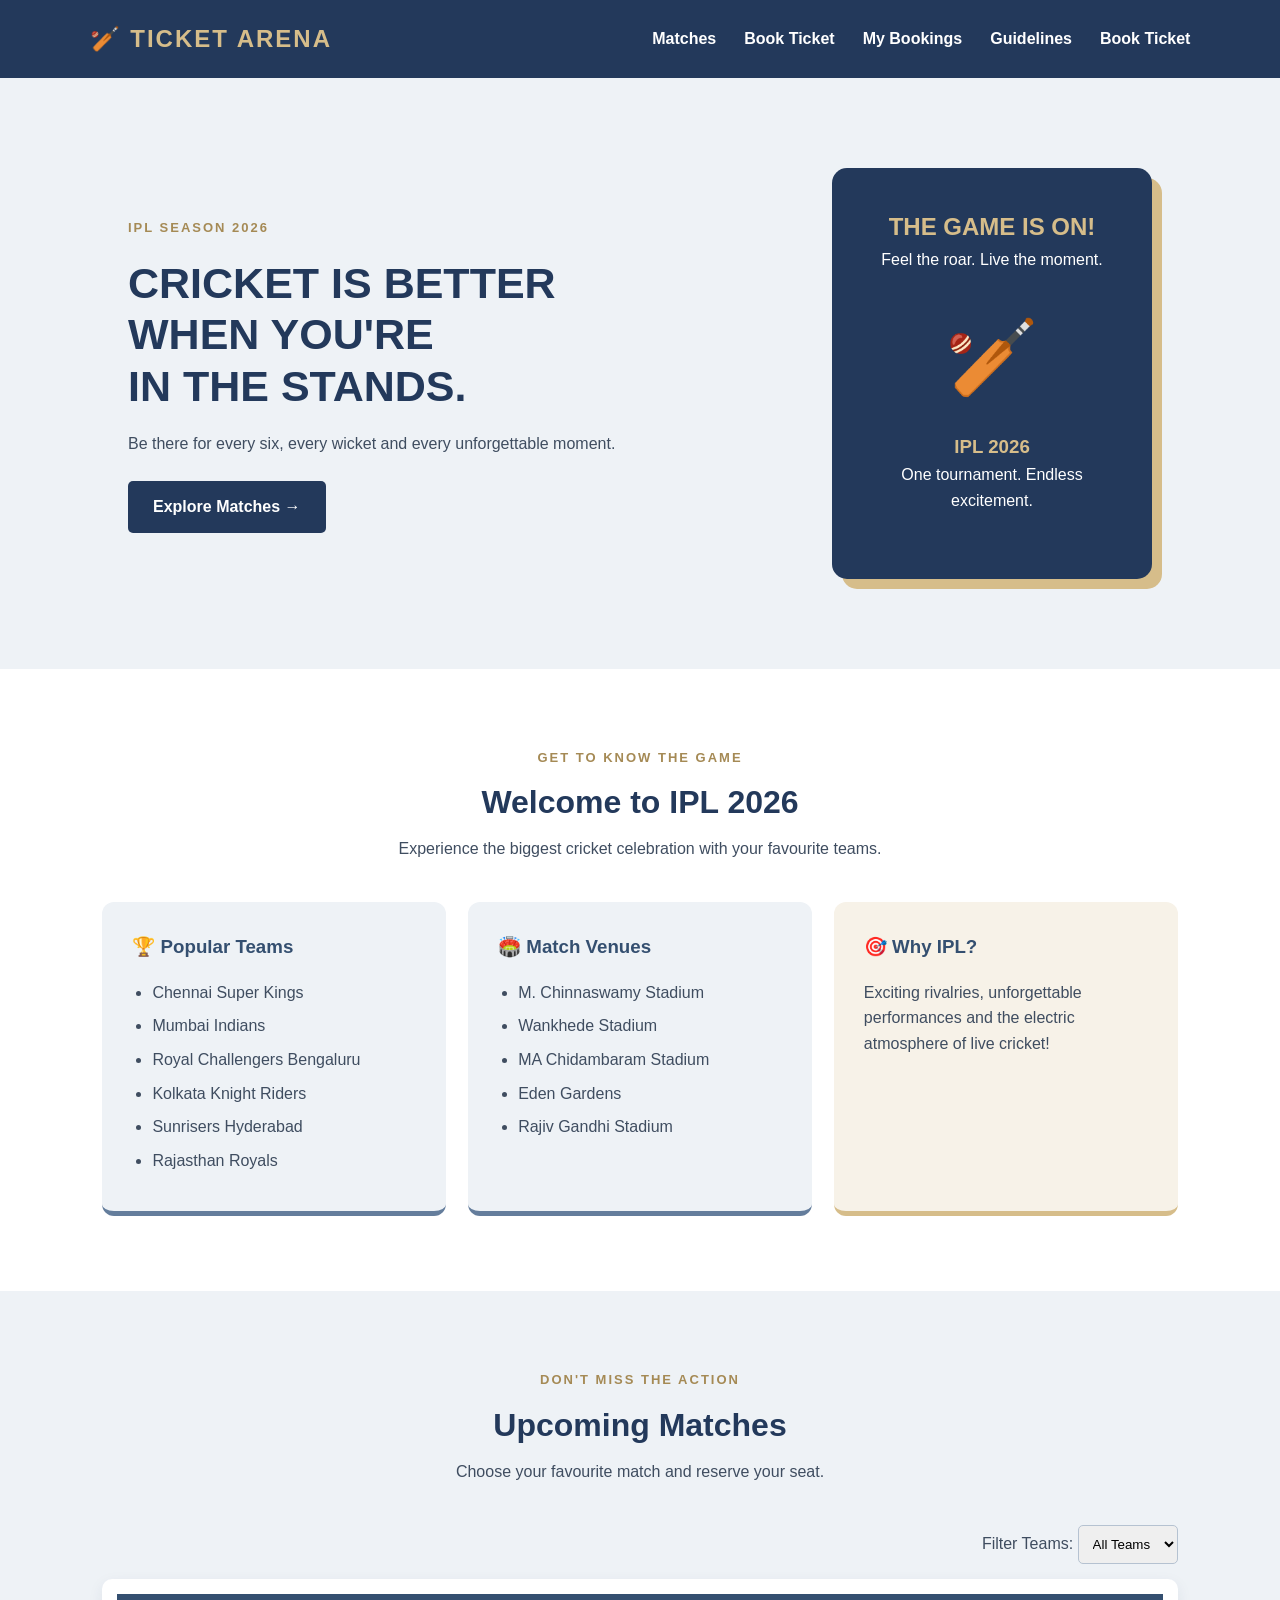
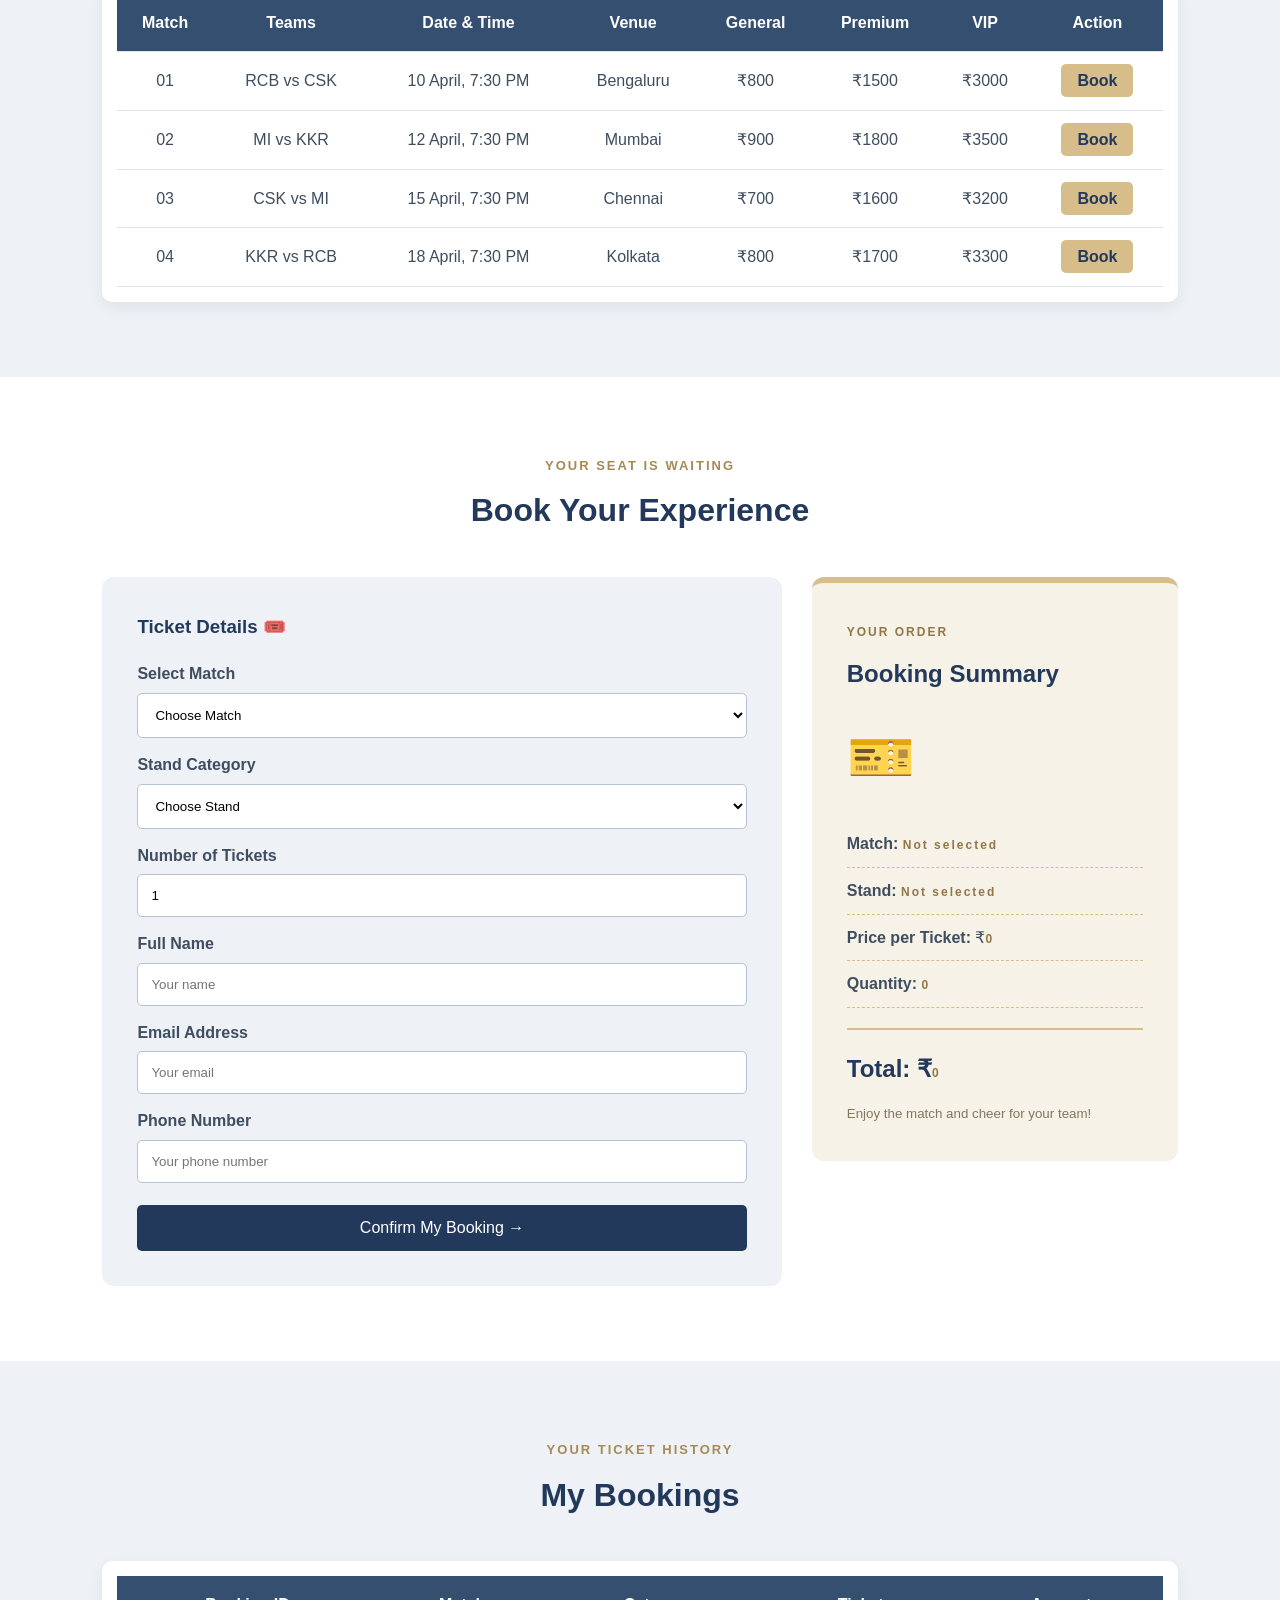
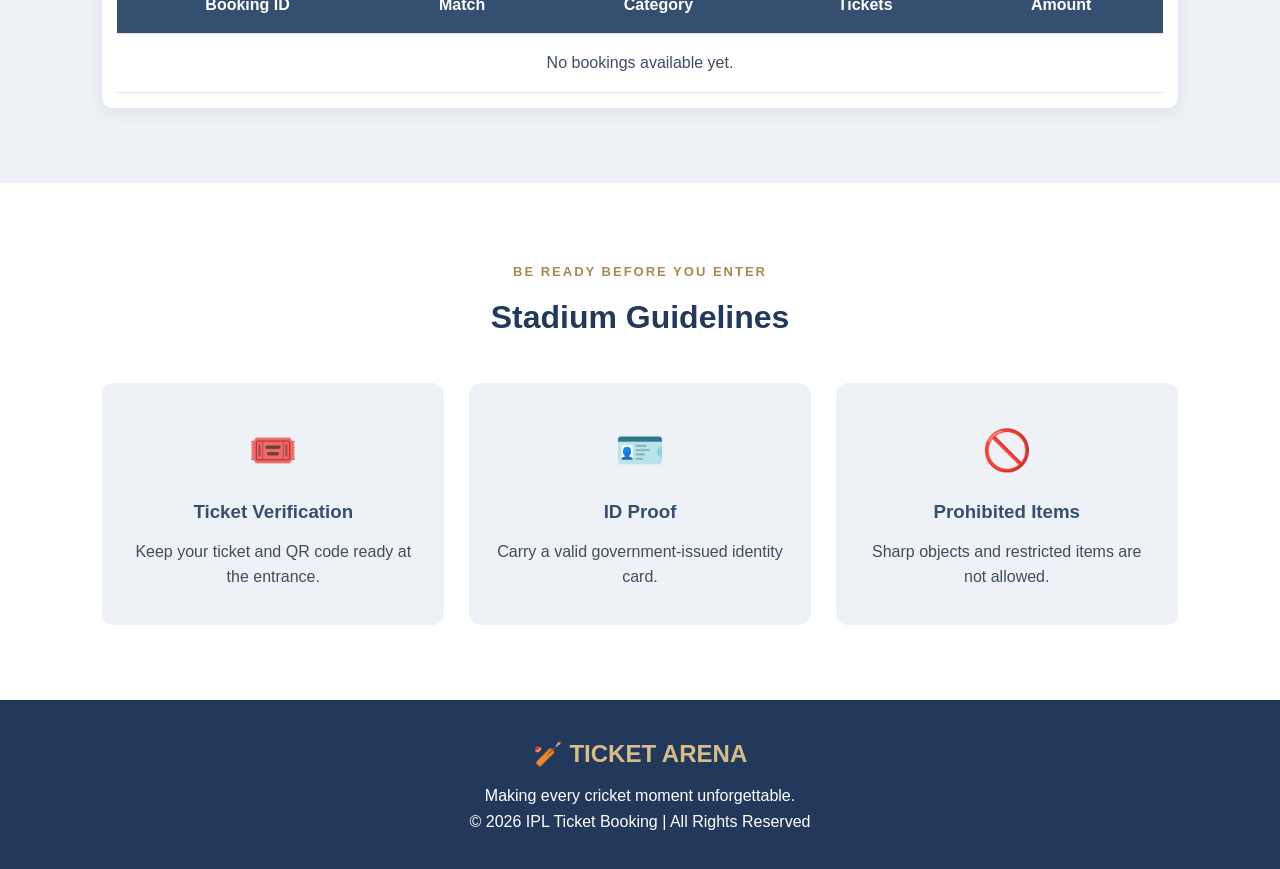
==== commit b018c026: "Completed Activity 7" ====
--- a/index.html
+++ b/index.html
@@ -6,6 +6,7 @@
     <meta name="viewport" content="width=device-width, initial-scale=1.0">
     <title>IPL 2026 | Ticket Arena</title>
     <link rel="stylesheet" href="style.css">
+    <script src="app.js" defer></script>
 </head>
 <body>
 
@@ -168,53 +169,91 @@
 
     <div class="booking-layout">
 
+        <!-- Booking Form -->
         <div class="form-box">
             <h3>Ticket Details 🎟️</h3>
 
-            <form>
-                <label>Select Match</label>
-                <select required>
+            <!-- Activity 7: Selector Forms -->
+            <form id="bookingForm">
+
+                <label for="match">Select Match</label>
+                <select id="match" name="match" required>
                     <option value="">Choose Match</option>
-                    <option>RCB vs CSK</option>
-                    <option>MI vs KKR</option>
-                    <option>CSK vs MI</option>
-                    <option>KKR vs RCB</option>
+                    <option value="RCB vs CSK">RCB vs CSK</option>
+                    <option value="MI vs KKR">MI vs KKR</option>
+                    <option value="CSK vs MI">CSK vs MI</option>
+                    <option value="KKR vs RCB">KKR vs RCB</option>
                 </select>
 
-                <label>Stand Category</label>
-                <select required>
-                    <option>General</option>
-                    <option>Premium</option>
-                    <option>VIP</option>
+                <label for="stand">Stand Category</label>
+                <select id="stand" name="stand" required>
+                    <option value="">Choose Stand</option>
+                    <option value="General">General</option>
+                    <option value="Premium">Premium</option>
+                    <option value="VIP">VIP</option>
                 </select>
 
-                <label>Number of Tickets</label>
-                <input type="number" min="1" max="10" placeholder="Enter quantity" required>
-
-                <label>Full Name</label>
-                <input type="text" placeholder="Your name" required>
-
-                <label>Email Address</label>
-                <input type="email" placeholder="Your email" required>
-
-                <label>Phone Number</label>
-                <input type="tel" placeholder="Your phone number" required>
+                <label for="quantity">Number of Tickets</label>
+                <input
+                    type="number"
+                    id="quantity"
+                    name="quantity"
+                    min="1"
+                    max="10"
+                    value="1"
+                    required
+                >
+
+                <label for="name">Full Name</label>
+                <input type="text" id="name" placeholder="Your name" required>
+
+                <label for="email">Email Address</label>
+                <input type="email" id="email" placeholder="Your email" required>
+
+                <label for="phone">Phone Number</label>
+                <input type="tel" id="phone" placeholder="Your phone number" required>
 
                 <button type="submit">Confirm My Booking →</button>
+
             </form>
         </div>
 
+        <!-- Activity 7: Live Booking Summary -->
         <div class="summary-box">
+
             <span>YOUR ORDER</span>
             <h2>Booking Summary</h2>
+
             <div class="summary-icon">🎫</div>
-            <p><b>Match:</b> RCB vs CSK</p>
-            <p><b>Stand:</b> Premium</p>
-            <p><b>Price:</b> ₹1500</p>
-            <p><b>Quantity:</b> 2</p>
+
+            <p>
+                <b>Match:</b>
+                <span id="summaryMatch">Not selected</span>
+            </p>
+
+            <p>
+                <b>Stand:</b>
+                <span id="summaryStand">Not selected</span>
+            </p>
+
+            <p>
+                <b>Price per Ticket:</b>
+                ₹<span id="ticketPrice">0</span>
+            </p>
+
+            <p>
+                <b>Quantity:</b>
+                <span id="summaryQuantity">0</span>
+            </p>
+
             <hr>
-            <h2>Total: ₹3000</h2>
+
+            <h2>
+                Total: ₹<span id="totalPrice">0</span>
+            </h2>
+
             <small>Enjoy the match and cheer for your team!</small>
+
         </div>
 
     </div>
@@ -278,5 +317,8 @@
     <p>© 2026 IPL Ticket Booking | All Rights Reserved</p>
 </footer>
 
+<!-- Toast Notification -->
+<div id="toast"></div>
+
 </body>
 </html>
--- a/style.css
+++ b/style.css
@@ -413,4 +413,40 @@
     section {
         padding: 45px 5%;
     }
-}+}
+
+/* Activity 5 - Toast Notification */
+
+#toast {
+    visibility: hidden;
+    min-width: 280px;
+    background-color: #222;
+    color: white;
+    text-align: center;
+    border-radius: 8px;
+    padding: 16px;
+    position: fixed;
+    bottom: 30px;
+    right: 30px;
+    z-index: 9999;
+    font-size: 15px;
+}
+
+#toast.show {
+    visibility: visible;
+    animation: fadeIn 0.4s;
+}
+
+@keyframes fadeIn {
+    from {
+        opacity: 0;
+    }
+
+    to {
+        opacity: 1;
+    }
+}
+
+html {
+    scroll-behavior: smooth;
+}
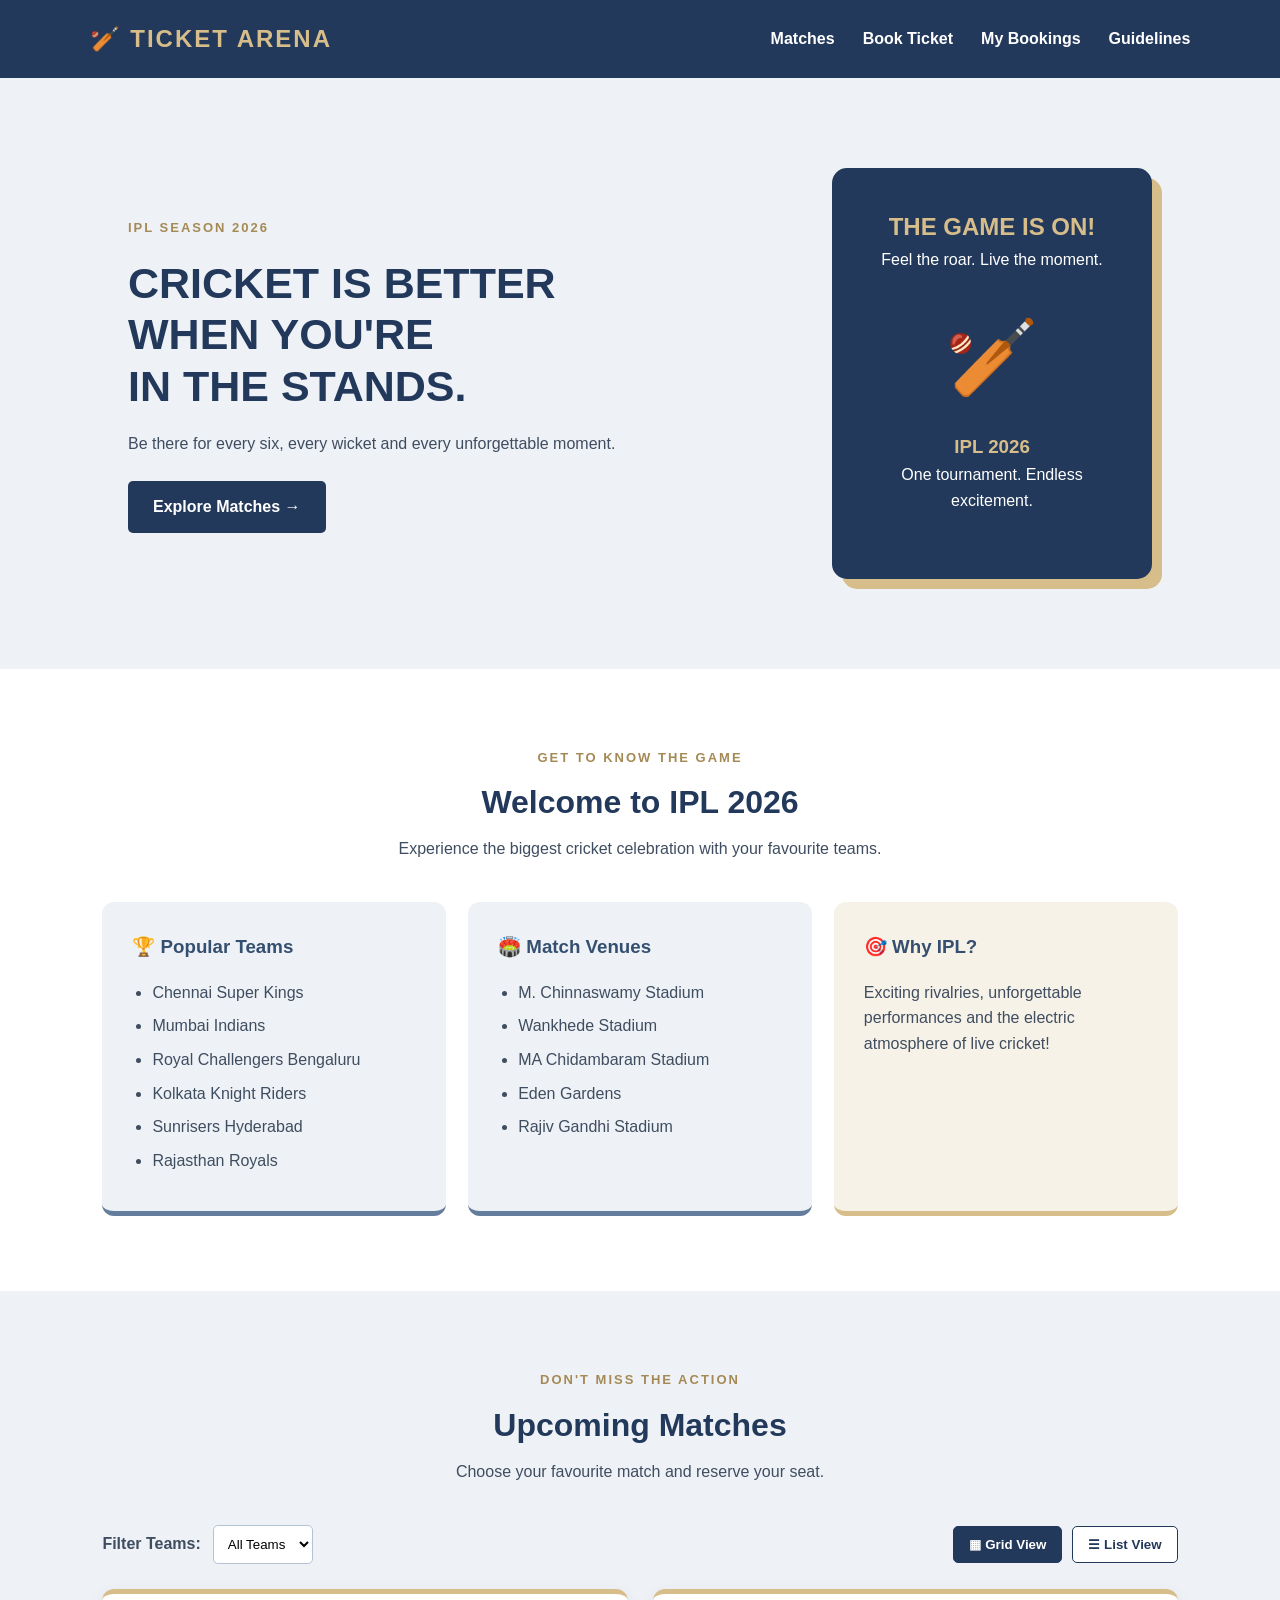
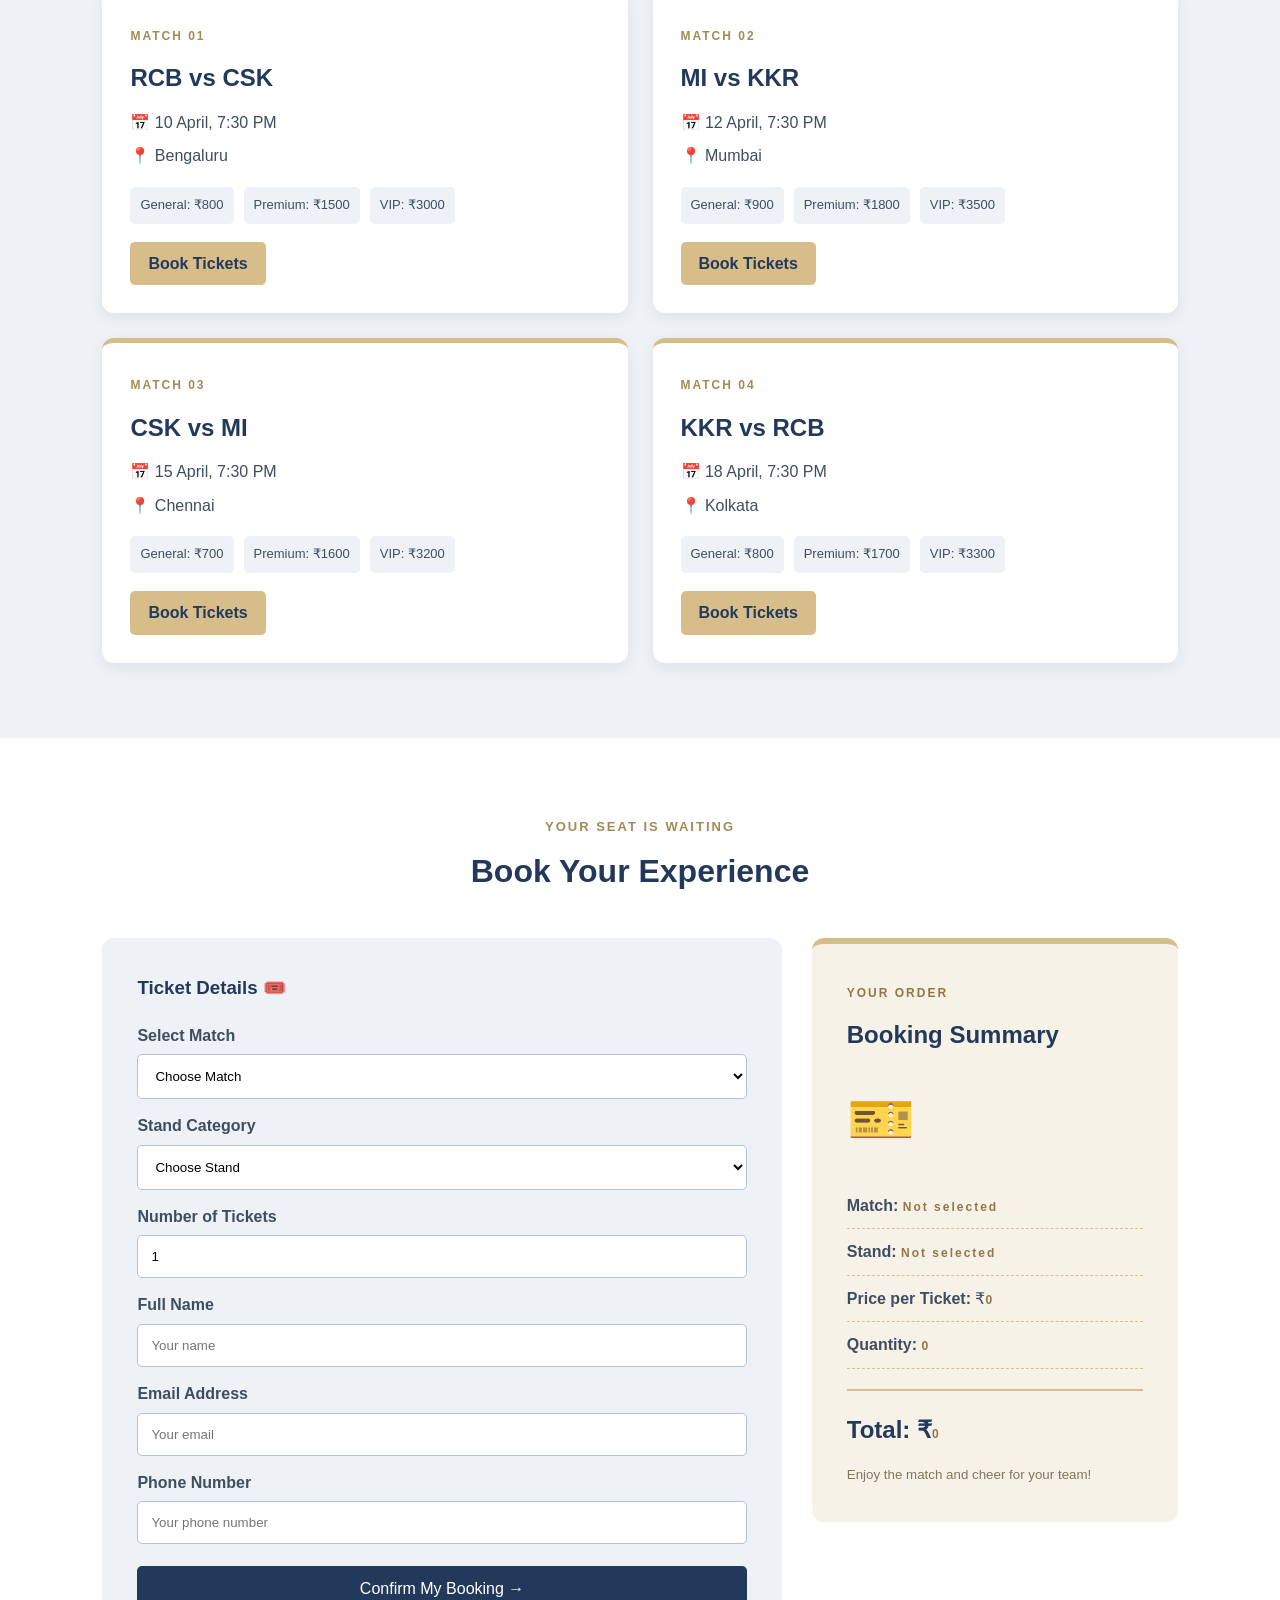
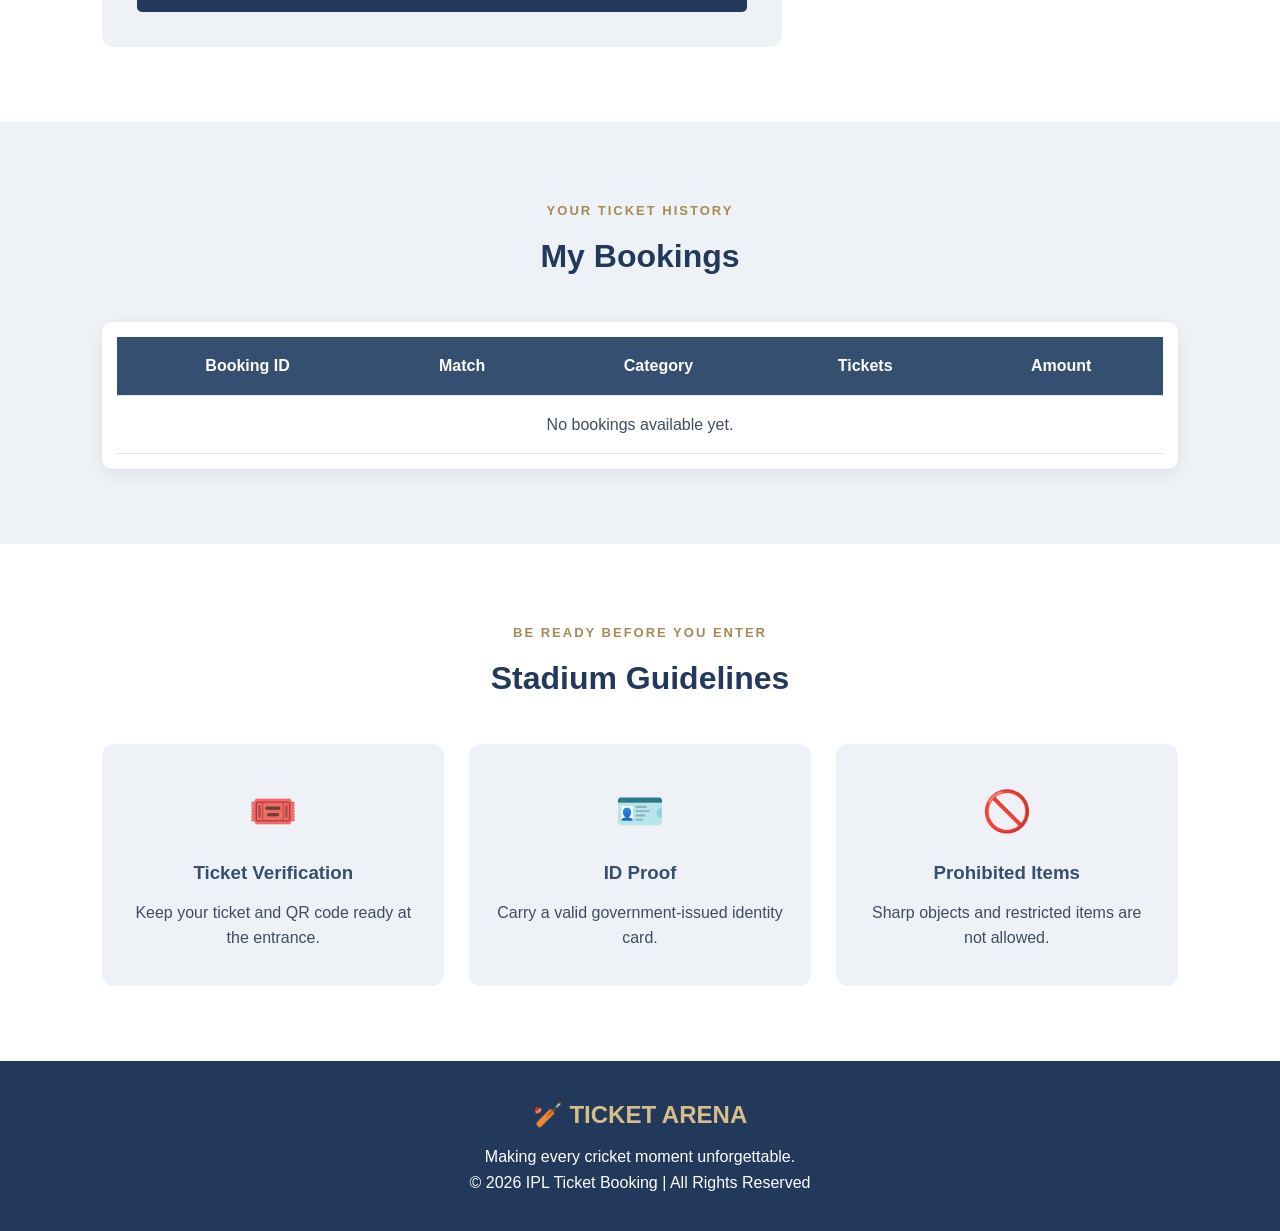
==== commit 74a8943e: "Complete Activity 8 responsive layout" ====
--- a/index.html
+++ b/index.html
@@ -12,14 +12,19 @@
 
 <!-- Navigation -->
 <header>
-    <nav>
-        <h2>🏏 TICKET ARENA</h2>
-        <ul>
+    <nav class="navbar">
+        <h2 class="logo">🏏 TICKET ARENA</h2>
+
+        <button class="menu-toggle" id="menuToggle"
+                aria-label="Toggle navigation" aria-expanded="false">
+            ☰
+        </button>
+
+        <ul class="nav-links" id="navLinks">
             <li><a href="#matches">Matches</a></li>
             <li><a href="#booking">Book Ticket</a></li>
             <li><a href="#mybookings">My Bookings</a></li>
             <li><a href="#guidelines">Guidelines</a></li>
-            <li><a href="booking.html">Book Ticket</a></li>
         </ul>
     </nav>
 </header>
@@ -89,75 +94,89 @@
         <p>Choose your favourite match and reserve your seat.</p>
     </div>
 
-    <div class="filter">
-        <label>Filter Teams:</label>
-        <select id="teamFilter">
-            <option>All Teams</option>
-            <option>CSK</option>
-            <option>MI</option>
-            <option>RCB</option>
-            <option>KKR</option>
-        </select>
-    </div>
-
-    <div class="table-box">
-        <table>
-            <tr>
-                <th>Match</th>
-                <th>Teams</th>
-                <th>Date & Time</th>
-                <th>Venue</th>
-                <th>General</th>
-                <th>Premium</th>
-                <th>VIP</th>
-                <th>Action</th>
-            </tr>
-
-            <tr>
-                <td>01</td>
-                <td>RCB vs CSK</td>
-                <td>10 April, 7:30 PM</td>
-                <td>Bengaluru</td>
-                <td>₹800</td>
-                <td>₹1500</td>
-                <td>₹3000</td>
-                <td><a href="#booking" class="book-btn">Book</a></td>
-            </tr>
-
-            <tr>
-                <td>02</td>
-                <td>MI vs KKR</td>
-                <td>12 April, 7:30 PM</td>
-                <td>Mumbai</td>
-                <td>₹900</td>
-                <td>₹1800</td>
-                <td>₹3500</td>
-                <td><a href="#booking" class="book-btn">Book</a></td>
-            </tr>
-
-            <tr>
-                <td>03</td>
-                <td>CSK vs MI</td>
-                <td>15 April, 7:30 PM</td>
-                <td>Chennai</td>
-                <td>₹700</td>
-                <td>₹1600</td>
-                <td>₹3200</td>
-                <td><a href="#booking" class="book-btn">Book</a></td>
-            </tr>
-
-            <tr>
-                <td>04</td>
-                <td>KKR vs RCB</td>
-                <td>18 April, 7:30 PM</td>
-                <td>Kolkata</td>
-                <td>₹800</td>
-                <td>₹1700</td>
-                <td>₹3300</td>
-                <td><a href="#booking" class="book-btn">Book</a></td>
-            </tr>
-        </table>
-    </div>
+    <!-- Filter and View Controls -->
+    <div class="match-controls">
+        <div class="filter">
+            <label for="teamFilter">Filter Teams:</label>
+            <select id="teamFilter">
+                <option value="all">All Teams</option>
+                <option value="CSK">CSK</option>
+                <option value="MI">MI</option>
+                <option value="RCB">RCB</option>
+                <option value="KKR">KKR</option>
+            </select>
+        </div>
+
+        <div class="view-controls">
+            <button type="button" id="gridView" class="view-btn active">
+                ▦ Grid View
+            </button>
+            <button type="button" id="listView" class="view-btn">
+                ☰ List View
+            </button>
+        </div>
+    </div>
+
+    <!-- Match Cards -->
+    <div class="match-grid" id="matchContainer">
+
+        <div class="match-card" data-teams="RCB CSK">
+            <span class="match-number">MATCH 01</span>
+            <h3>RCB vs CSK</h3>
+            <p>📅 10 April, 7:30 PM</p>
+            <p>📍 Bengaluru</p>
+            <div class="price-details">
+                <span>General: ₹800</span>
+                <span>Premium: ₹1500</span>
+                <span>VIP: ₹3000</span>
+            </div>
+            <a href="#booking" class="book-btn">Book Tickets</a>
+        </div>
+
+        <div class="match-card" data-teams="MI KKR">
+            <span class="match-number">MATCH 02</span>
+            <h3>MI vs KKR</h3>
+            <p>📅 12 April, 7:30 PM</p>
+            <p>📍 Mumbai</p>
+            <div class="price-details">
+                <span>General: ₹900</span>
+                <span>Premium: ₹1800</span>
+                <span>VIP: ₹3500</span>
+            </div>
+            <a href="#booking" class="book-btn">Book Tickets</a>
+        </div>
+
+        <div class="match-card" data-teams="CSK MI">
+            <span class="match-number">MATCH 03</span>
+            <h3>CSK vs MI</h3>
+            <p>📅 15 April, 7:30 PM</p>
+            <p>📍 Chennai</p>
+            <div class="price-details">
+                <span>General: ₹700</span>
+                <span>Premium: ₹1600</span>
+                <span>VIP: ₹3200</span>
+            </div>
+            <a href="#booking" class="book-btn">Book Tickets</a>
+        </div>
+
+        <div class="match-card" data-teams="KKR RCB">
+            <span class="match-number">MATCH 04</span>
+            <h3>KKR vs RCB</h3>
+            <p>📅 18 April, 7:30 PM</p>
+            <p>📍 Kolkata</p>
+            <div class="price-details">
+                <span>General: ₹800</span>
+                <span>Premium: ₹1700</span>
+                <span>VIP: ₹3300</span>
+            </div>
+            <a href="#booking" class="book-btn">Book Tickets</a>
+        </div>
+
+    </div>
+
+    <p id="noMatches" class="no-matches" hidden>
+        No matches found for this team.
+    </p>
 </section>
 
 <!-- Booking Section -->
@@ -169,11 +188,9 @@
 
     <div class="booking-layout">
 
-        <!-- Booking Form -->
         <div class="form-box">
             <h3>Ticket Details 🎟️</h3>
 
-            <!-- Activity 7: Selector Forms -->
             <form id="bookingForm">
 
                 <label for="match">Select Match</label>
@@ -194,15 +211,8 @@
                 </select>
 
                 <label for="quantity">Number of Tickets</label>
-                <input
-                    type="number"
-                    id="quantity"
-                    name="quantity"
-                    min="1"
-                    max="10"
-                    value="1"
-                    required
-                >
+                <input type="number" id="quantity" name="quantity"
+                       min="1" max="10" value="1" required>
 
                 <label for="name">Full Name</label>
                 <input type="text" id="name" placeholder="Your name" required>
@@ -220,40 +230,20 @@
 
         <!-- Activity 7: Live Booking Summary -->
         <div class="summary-box">
-
             <span>YOUR ORDER</span>
             <h2>Booking Summary</h2>
 
             <div class="summary-icon">🎫</div>
 
-            <p>
-                <b>Match:</b>
-                <span id="summaryMatch">Not selected</span>
-            </p>
-
-            <p>
-                <b>Stand:</b>
-                <span id="summaryStand">Not selected</span>
-            </p>
-
-            <p>
-                <b>Price per Ticket:</b>
-                ₹<span id="ticketPrice">0</span>
-            </p>
-
-            <p>
-                <b>Quantity:</b>
-                <span id="summaryQuantity">0</span>
-            </p>
+            <p><b>Match:</b> <span id="summaryMatch">Not selected</span></p>
+            <p><b>Stand:</b> <span id="summaryStand">Not selected</span></p>
+            <p><b>Price per Ticket:</b> ₹<span id="ticketPrice">0</span></p>
+            <p><b>Quantity:</b> <span id="summaryQuantity">0</span></p>
 
             <hr>
 
-            <h2>
-                Total: ₹<span id="totalPrice">0</span>
-            </h2>
-
+            <h2>Total: ₹<span id="totalPrice">0</span></h2>
             <small>Enjoy the match and cheer for your team!</small>
-
         </div>
 
     </div>
--- a/style.css
+++ b/style.css
@@ -1,3 +1,4 @@
+
 /* RESET */
 * {
     margin: 0;
@@ -16,16 +17,18 @@
     line-height: 1.6;
 }
 
-/* NAVIGATION */
+/* NAVIGATION - FLEXBOX */
+
 header {
     background: #23395b;
     padding: 20px 7%;
 }
 
-nav {
+.navbar {
     display: flex;
     justify-content: space-between;
     align-items: center;
+    position: relative;
 }
 
 nav h2 {
@@ -33,23 +36,38 @@
     letter-spacing: 2px;
 }
 
-nav ul {
+.nav-links {
     display: flex;
+    align-items: center;
     gap: 28px;
     list-style: none;
 }
 
-nav a {
+.nav-links a {
     color: white;
     text-decoration: none;
     font-weight: bold;
 }
 
-nav a:hover {
+.nav-links a:hover {
     color: #d6bd8a;
 }
 
+/* HAMBURGER MENU */
+
+.menu-toggle {
+    display: none;
+    background: #d6bd8a;
+    color: #23395b;
+    border: none;
+    padding: 8px 12px;
+    font-size: 23px;
+    border-radius: 5px;
+    cursor: pointer;
+}
+
 /* HERO */
+
 .hero {
     display: flex;
     align-items: center;
@@ -102,7 +120,8 @@
     box-shadow: 10px 10px 0 #d6bd8a;
 }
 
-.hero-card h2 {
+.hero-card h2,
+.hero-card h3 {
     color: #d6bd8a;
 }
 
@@ -111,11 +130,8 @@
     margin: 15px;
 }
 
-.hero-card h3 {
-    color: #d6bd8a;
-}
-
 /* COMMON HEADINGS */
+
 section {
     padding: 75px 8%;
 }
@@ -131,14 +147,15 @@
     margin: 8px 0;
 }
 
-/* ABOUT */
+/* ABOUT - CSS GRID */
+
 .about {
     background: #ffffff;
 }
 
 .info-grid {
     display: grid;
-    grid-template-columns: repeat(3, 1fr);
+    grid-template-columns: repeat(3, minmax(0, 1fr));
     gap: 22px;
 }
 
@@ -168,19 +185,257 @@
 }
 
 /* MATCHES */
+
 .matches {
     background: #eef2f6;
 }
 
+/* FILTER AND VIEW BUTTONS - FLEXBOX */
+
+.match-controls {
+    display: flex;
+    justify-content: space-between;
+    align-items: center;
+    flex-wrap: wrap;
+    gap: 15px;
+    margin-bottom: 25px;
+}
+
 .filter {
-    text-align: right;
-    margin-bottom: 15px;
+    display: flex;
+    align-items: center;
+    gap: 12px;
+}
+
+.filter label {
+    font-weight: bold;
 }
 
 .filter select {
     padding: 10px;
     border: 1px solid #b5c2d1;
     border-radius: 5px;
+    background: white;
+}
+
+.view-controls {
+    display: flex;
+    gap: 10px;
+}
+
+.view-btn {
+    padding: 10px 15px;
+    border: 1px solid #23395b;
+    background: white;
+    color: #23395b;
+    border-radius: 5px;
+    cursor: pointer;
+    font-weight: bold;
+}
+
+.view-btn.active,
+.view-btn:hover {
+    background: #23395b;
+    color: white;
+}
+
+/* MATCH CARDS - CSS GRID */
+
+.match-grid {
+    display: grid;
+    grid-template-columns: repeat(2, minmax(0, 1fr));
+    gap: 25px;
+}
+
+.match-card {
+    background: white;
+    padding: 28px;
+    border-radius: 12px;
+    border-top: 5px solid #d6bd8a;
+    box-shadow: 0 5px 15px rgba(35, 57, 91, 0.08);
+    transition: 0.3s;
+}
+
+.match-card:hover {
+    transform: translateY(-5px);
+    box-shadow: 0 8px 20px rgba(35, 57, 91, 0.15);
+}
+
+.match-number {
+    color: #a58a55;
+    font-size: 12px;
+    font-weight: bold;
+    letter-spacing: 2px;
+}
+
+.match-card h3 {
+    color: #23395b;
+    font-size: 24px;
+    margin: 12px 0;
+}
+
+.match-card p {
+    margin: 8px 0;
+}
+
+.price-details {
+    display: flex;
+    flex-wrap: wrap;
+    gap: 10px;
+    margin: 18px 0;
+}
+
+.price-details span {
+    background: #eef2f6;
+    padding: 8px 10px;
+    border-radius: 5px;
+    font-size: 13px;
+}
+
+.book-btn {
+    display: inline-block;
+    background: #d6bd8a;
+    color: #23395b;
+    padding: 9px 18px;
+    border-radius: 5px;
+    text-decoration: none;
+    font-weight: bold;
+}
+
+.book-btn:hover {
+    background: #23395b;
+    color: white;
+}
+
+/* LIST VIEW */
+
+.match-grid.list-layout {
+    grid-template-columns: 1fr;
+}
+
+.list-layout .match-card {
+    display: flex;
+    align-items: center;
+    justify-content: space-between;
+    flex-wrap: wrap;
+    gap: 12px;
+}
+
+.list-layout .match-card h3 {
+    margin: 0;
+}
+
+.list-layout .price-details {
+    margin: 0;
+}
+
+.no-matches {
+    text-align: center;
+    padding: 25px;
+    font-weight: bold;
+    color: #23395b;
+}
+
+/* BOOKING */
+
+.booking {
+    background: #ffffff;
+}
+
+.booking-layout {
+    display: grid;
+    grid-template-columns: 1.3fr 0.7fr;
+    gap: 30px;
+    align-items: start;
+}
+
+.form-box {
+    background: #eef2f6;
+    padding: 35px;
+    border-radius: 12px;
+}
+
+.form-box h3 {
+    color: #23395b;
+    margin-bottom: 20px;
+}
+
+form label {
+    display: block;
+    margin: 14px 0 6px;
+    font-weight: bold;
+}
+
+form input,
+form select {
+    width: 100%;
+    padding: 13px;
+    border: 1px solid #b5c2d1;
+    border-radius: 5px;
+    background: white;
+}
+
+form button {
+    width: 100%;
+    padding: 14px;
+    margin-top: 22px;
+    background: #23395b;
+    color: white;
+    border: none;
+    border-radius: 5px;
+    font-size: 16px;
+    cursor: pointer;
+}
+
+form button:hover {
+    background: #d6bd8a;
+    color: #23395b;
+}
+
+/* SUMMARY */
+
+.summary-box {
+    background: #f7f2e8;
+    padding: 35px;
+    border-radius: 12px;
+    border-top: 6px solid #d6bd8a;
+}
+
+.summary-box span {
+    color: #927746;
+    letter-spacing: 2px;
+    font-size: 12px;
+    font-weight: bold;
+}
+
+.summary-box h2 {
+    color: #23395b;
+    margin: 12px 0;
+}
+
+.summary-icon {
+    font-size: 55px;
+    margin: 20px 0;
+}
+
+.summary-box p {
+    padding: 10px 0;
+    border-bottom: 1px dashed #d6bd8a;
+}
+
+.summary-box hr {
+    margin: 20px 0;
+    border: 1px solid #d6bd8a;
+}
+
+.summary-box small {
+    color: #81765e;
+}
+
+/* MY BOOKINGS */
+
+.mybookings {
+    background: #eef2f6;
 }
 
 .table-box {
@@ -212,121 +467,15 @@
     background: #f7f2e8;
 }
 
-.book-btn {
-    background: #d6bd8a;
-    color: #23395b;
-    padding: 8px 16px;
-    border-radius: 5px;
-    text-decoration: none;
-    font-weight: bold;
-}
-
-/* BOOKING */
-.booking {
-    background: #ffffff;
-}
-
-.booking-layout {
-    display: grid;
-    grid-template-columns: 1.3fr 0.7fr;
-    gap: 30px;
-    align-items: start;
-}
-
-.form-box {
-    background: #eef2f6;
-    padding: 35px;
-    border-radius: 12px;
-}
-
-.form-box h3 {
-    color: #23395b;
-    margin-bottom: 20px;
-}
-
-form label {
-    display: block;
-    margin: 14px 0 6px;
-    font-weight: bold;
-}
-
-form input, form select {
-    width: 100%;
-    padding: 13px;
-    border: 1px solid #b5c2d1;
-    border-radius: 5px;
-    background: white;
-}
-
-form button {
-    width: 100%;
-    padding: 14px;
-    margin-top: 22px;
-    background: #23395b;
-    color: white;
-    border: none;
-    border-radius: 5px;
-    font-size: 16px;
-    cursor: pointer;
-}
-
-form button:hover {
-    background: #d6bd8a;
-    color: #23395b;
-}
-
-/* SUMMARY */
-.summary-box {
-    background: #f7f2e8;
-    padding: 35px;
-    border-radius: 12px;
-    border-top: 6px solid #d6bd8a;
-}
-
-.summary-box span {
-    color: #927746;
-    letter-spacing: 2px;
-    font-size: 12px;
-    font-weight: bold;
-}
-
-.summary-box h2 {
-    color: #23395b;
-    margin: 12px 0;
-}
-
-.summary-icon {
-    font-size: 55px;
-    margin: 20px 0;
-}
-
-.summary-box p {
-    padding: 10px 0;
-    border-bottom: 1px dashed #d6bd8a;
-}
-
-.summary-box hr {
-    margin: 20px 0;
-    border: 1px solid #d6bd8a;
-}
-
-.summary-box small {
-    color: #81765e;
-}
-
-/* MY BOOKINGS */
-.mybookings {
-    background: #eef2f6;
-}
-
-/* GUIDELINES */
+/* GUIDELINES - THREE COLUMN CSS GRID */
+
 .guidelines {
     background: #ffffff;
 }
 
 .guideline-grid {
     display: grid;
-    grid-template-columns: repeat(3, 1fr);
+    grid-template-columns: repeat(3, minmax(0, 1fr));
     gap: 25px;
 }
 
@@ -354,6 +503,7 @@
 }
 
 /* FOOTER */
+
 footer {
     background: #23395b;
     color: white;
@@ -366,15 +516,21 @@
     margin-bottom: 10px;
 }
 
-/* RESPONSIVE */
+/* TABLET RESPONSIVE LAYOUT */
+
 @media (max-width: 850px) {
+
     .hero {
         flex-direction: column;
         text-align: center;
     }
 
     .info-grid {
-        grid-template-columns: repeat(2, 1fr);
+        grid-template-columns: repeat(2, minmax(0, 1fr));
+    }
+
+    .match-grid {
+        grid-template-columns: 1fr;
     }
 
     .booking-layout {
@@ -382,20 +538,50 @@
     }
 
     .guideline-grid {
-        grid-template-columns: 1fr;
-    }
-}
+        grid-template-columns: repeat(2, minmax(0, 1fr));
+    }
+
+}
+
+/* MOBILE RESPONSIVE LAYOUT */
 
 @media (max-width: 600px) {
-    nav {
+
+    header {
+        padding: 15px 5%;
+    }
+
+    .navbar {
+        flex-wrap: wrap;
+    }
+
+    .logo {
+        font-size: 19px;
+    }
+
+    /* Show hamburger button */
+
+    .menu-toggle {
+        display: block;
+    }
+
+    /* Hide navigation until clicked */
+
+    .nav-links {
+        display: none;
+        width: 100%;
         flex-direction: column;
+        align-items: flex-start;
         gap: 15px;
-    }
-
-    nav ul {
-        flex-wrap: wrap;
-        justify-content: center;
-        gap: 15px;
+        padding-top: 20px;
+    }
+
+    .nav-links.active {
+        display: flex;
+    }
+
+    .hero {
+        padding: 55px 6%;
     }
 
     .hero h1 {
@@ -406,16 +592,85 @@
         width: 100%;
     }
 
+    section {
+        padding: 45px 5%;
+    }
+
+    .section-heading h2 {
+        font-size: 26px;
+    }
+
     .info-grid {
         grid-template-columns: 1fr;
     }
 
-    section {
-        padding: 45px 5%;
-    }
-}
-
-/* Activity 5 - Toast Notification */
+    .match-controls {
+        flex-direction: column;
+        align-items: stretch;
+    }
+
+    .filter {
+        justify-content: space-between;
+    }
+
+    .filter select {
+        flex: 1;
+    }
+
+    .view-controls {
+        width: 100%;
+    }
+
+    .view-btn {
+        flex: 1;
+        font-size: 13px;
+    }
+
+    .match-grid {
+        grid-template-columns: 1fr;
+    }
+
+    .match-card {
+        padding: 22px;
+    }
+
+    .list-layout .match-card {
+        flex-direction: column;
+        align-items: flex-start;
+    }
+
+    .price-details {
+        flex-direction: column;
+        align-items: flex-start;
+    }
+
+    .booking-layout {
+        grid-template-columns: 1fr;
+    }
+
+    .form-box,
+    .summary-box {
+        padding: 22px;
+    }
+
+    .guideline-grid {
+        grid-template-columns: 1fr;
+    }
+
+    footer {
+        padding: 30px 15px;
+    }
+
+    #toast {
+        left: 5%;
+        right: 5%;
+        bottom: 20px;
+        min-width: auto;
+    }
+
+}
+
+/* ACTIVITY 5 - TOAST NOTIFICATION */
 
 #toast {
     visibility: hidden;
@@ -446,7 +701,3 @@
         opacity: 1;
     }
 }
-
-html {
-    scroll-behavior: smooth;
-}
